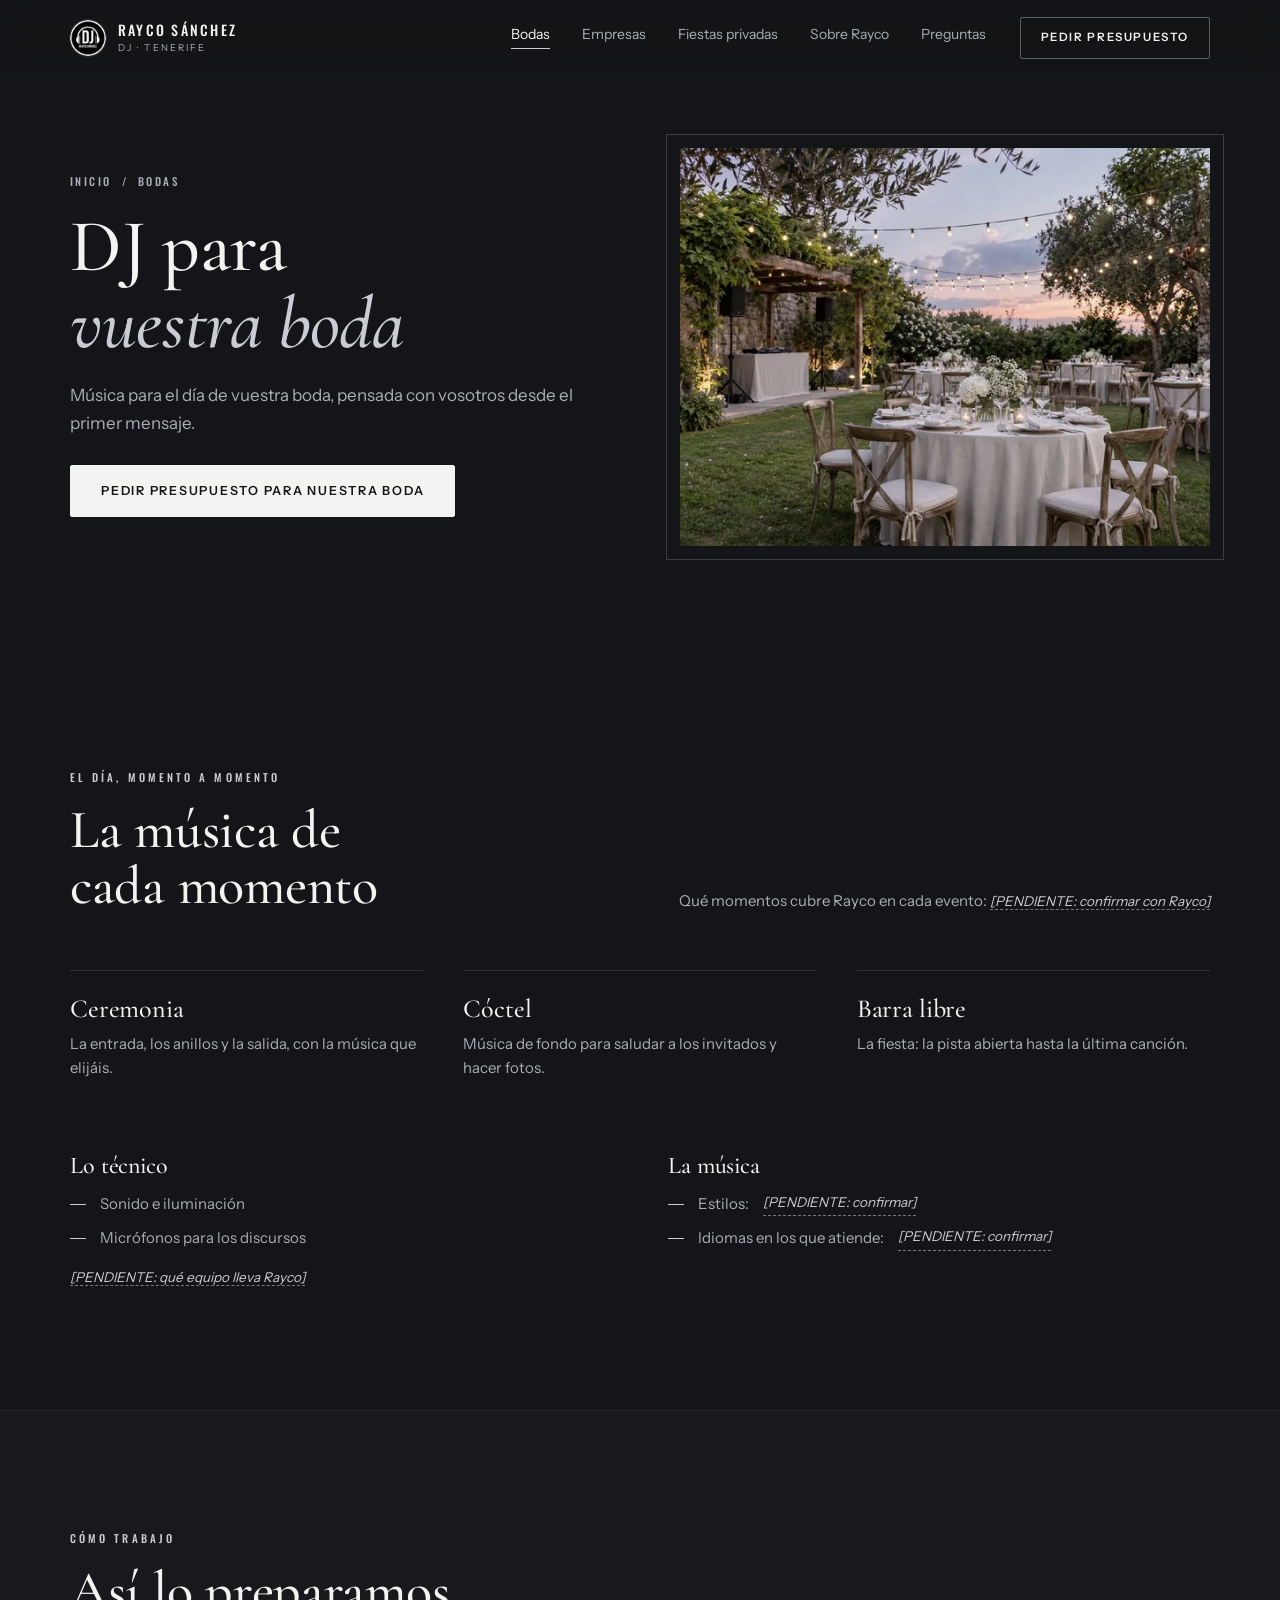
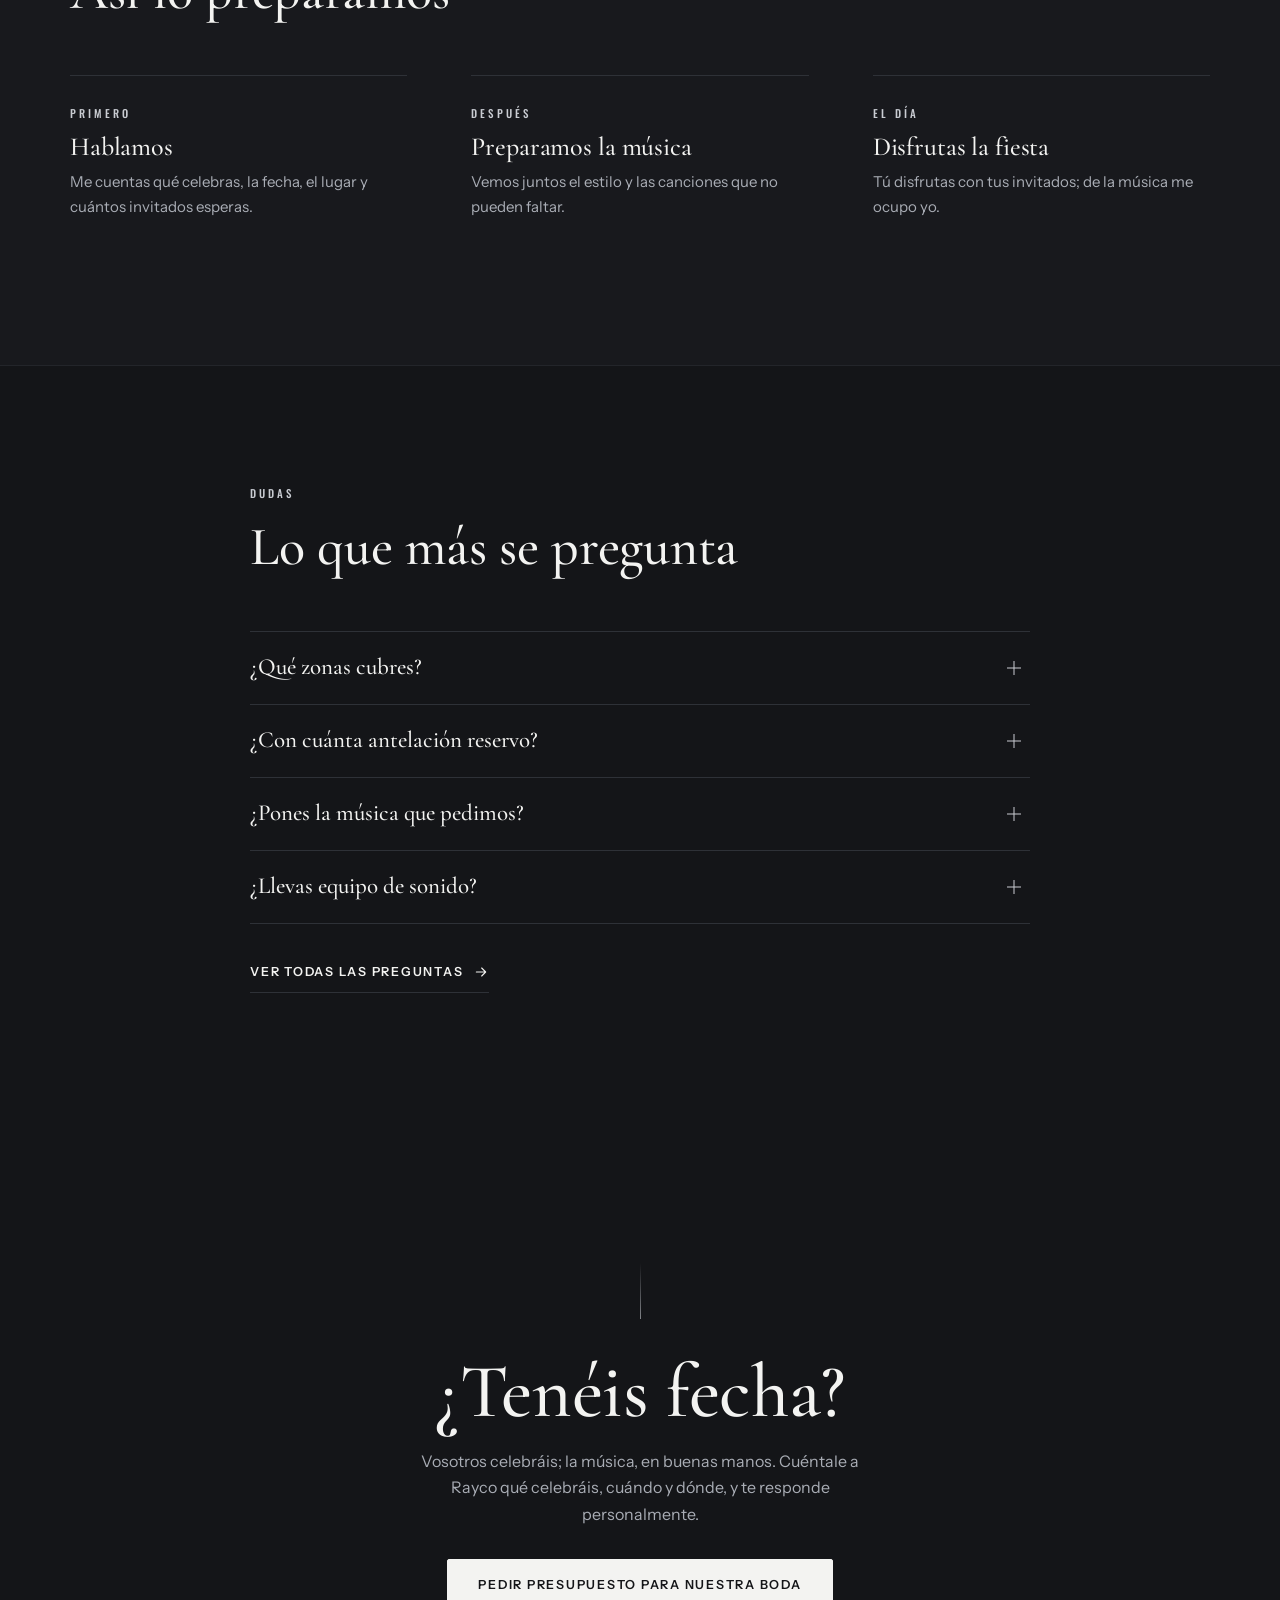
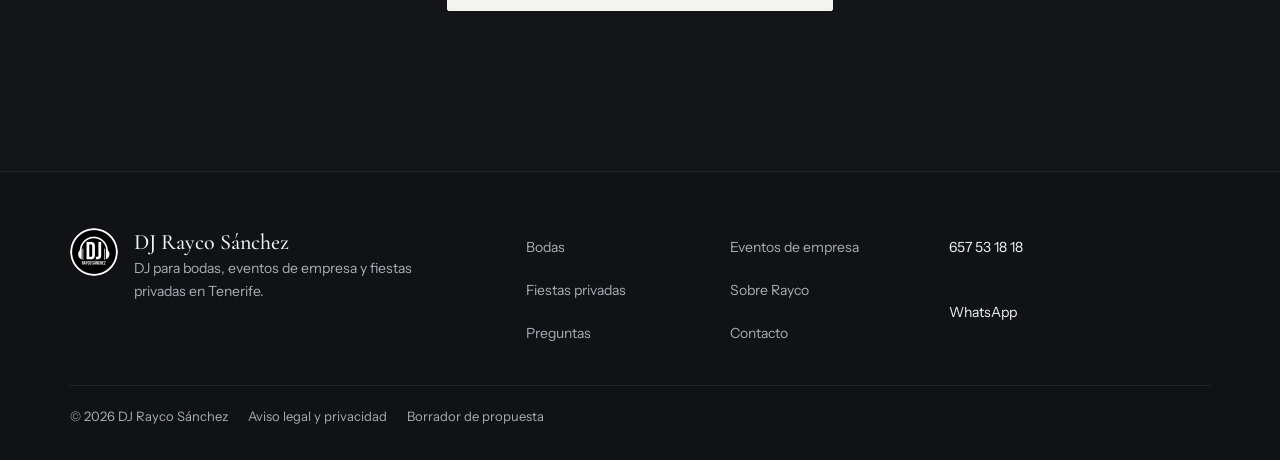
==== bodas/index.html @ 78d3677a "Demo privada de la web de DJ Rayco Sánchez (versión 3, borrador) Co-Authored-By: Claude Opus 5.5 <no" ====
<!doctype html>
<html lang="es">
<head>
<meta charset="utf-8">
<meta name="viewport" content="width=device-width, initial-scale=1, viewport-fit=cover">
<meta name="robots" content="noindex, nofollow">
<title>DJ para bodas · DJ Rayco Sánchez</title>
<meta name="description" content="DJ para bodas: Rayco Sánchez prepara la música de tu boda contigo. Pide presupuesto o llama al 657 53 18 18.">
<link rel="canonical" href="https://DOMINIO-PENDIENTE/bodas/">
<meta name="theme-color" content="#141518">
<meta property="og:type" content="website">
<meta property="og:locale" content="es_ES">
<meta property="og:site_name" content="DJ Rayco Sánchez">
<meta property="og:title" content="DJ para bodas · DJ Rayco Sánchez">
<meta property="og:description" content="DJ para bodas: Rayco Sánchez prepara la música de tu boda contigo. Pide presupuesto o llama al 657 53 18 18.">
<meta property="og:url" content="https://DOMINIO-PENDIENTE/bodas/">
<meta property="og:image" content="https://DOMINIO-PENDIENTE/img/og-rayco.jpg">
<meta property="og:image:width" content="1200"><meta property="og:image:height" content="630">
<meta name="twitter:card" content="summary_large_image">
<link rel="icon" type="image/png" sizes="32x32" href="../img/favicon-32.png">
<link rel="apple-touch-icon" href="../img/apple-touch-icon.png">
<link rel="preload" href="../fuentes/cormorant-garamond-latin-500-normal.woff2" as="font" type="font/woff2" crossorigin>
<link rel="stylesheet" href="../css/estilo.css">
<script type="application/ld+json">{"@context": "https://schema.org", "@type": "Service", "serviceType": "DJ para vuestra boda", "name": "DJ para vuestra boda", "provider": {"@type": "Person", "name": "DJ Rayco Sánchez", "jobTitle": "DJ", "telephone": "+34657531818", "url": "https://DOMINIO-PENDIENTE/", "image": "https://DOMINIO-PENDIENTE/img/rayco-portada-720.webp"}, "url": "https://DOMINIO-PENDIENTE/bodas/"}</script>
</head>
<body>
<a class="saltar" href="#contenido">Saltar al contenido</a>
<header class="cabecera">
  <div class="envoltura">
    <a class="marca" href="../" aria-label="DJ Rayco Sánchez, inicio"><img src="../img/logo-96.webp" width="36" height="36" alt=""><span>Rayco Sánchez<small>DJ · Tenerife</small></span></a>
    <nav class="menu" aria-label="Principal"><ul><li><a href="../bodas/" aria-current="page">Bodas</a></li><li><a href="../empresas/">Empresas</a></li><li><a href="../fiestas/">Fiestas privadas</a></li><li><a href="../sobre-rayco/">Sobre Rayco</a></li><li><a href="../preguntas/">Preguntas</a></li></ul></nav>
    <a class="boton fino cab-presupuesto" href="../contacto/">Pedir presupuesto</a>
    <button class="abrir-menu" type="button" aria-expanded="false" aria-controls="menu-movil"><span>Menú</span><i aria-hidden="true"></i></button>
  </div>
</header>
<div class="menu-movil" id="menu-movil" role="dialog" aria-modal="true" aria-label="Menú" aria-hidden="true" inert>
  <div class="arriba"><a class="marca" href="../" aria-label="DJ Rayco Sánchez, inicio"><img src="../img/logo-96.webp" width="36" height="36" alt=""><span>Rayco Sánchez<small>DJ · Tenerife</small></span></a><button class="cerrar" type="button" aria-label="Cerrar menú"><svg viewBox="0 0 24 24" fill="none" stroke="currentColor" stroke-width="1.8" stroke-linecap="round" stroke-linejoin="round" aria-hidden="true"><path d="M6 6l12 12M18 6L6 18"/></svg></button></div>
  <nav aria-label="Menú del móvil"><ul><li><a href=".././">Inicio</a></li><li><a href="../bodas/" aria-current="page">Bodas</a></li><li><a href="../empresas/">Eventos de empresa</a></li><li><a href="../fiestas/">Fiestas privadas</a></li><li><a href="../sobre-rayco/">Sobre Rayco</a></li><li><a href="../preguntas/">Preguntas</a></li><li><a href="../contacto/">Contacto</a></li></ul></nav>
  <div class="pie-menu">
    <a class="boton principal" href="../contacto/">Pedir presupuesto</a>
    <p>o llama al <a href="tel:+34657531818">657 53 18 18</a></p>
  </div>
</div>
<main id="contenido">
<section class="cab-pagina con-imagen" aria-labelledby="t-pagina">
  <div class="envoltura">
    <div class="cab-texto">
      <nav class="miga" aria-label="Estás en"><a href="../">Inicio</a><span aria-hidden="true">/</span><span>Bodas</span></nav>
      <h1 id="t-pagina">DJ para <em>vuestra boda</em></h1>
      <p class="entradilla">Música para el día de vuestra boda, pensada con vosotros desde el primer mensaje.</p>
      <a class="boton principal" href="../contacto/?tipo=boda" data-cta>Pedir presupuesto para nuestra boda</a>
    </div>
    <figure class="imagen-cab"><img src="../img/bodas-portada-600.webp" srcset="../img/bodas-portada-600.webp 600w, ../img/bodas-portada.webp 1200w" sizes="(min-width:1000px) 560px, 100vw" width="1200" height="900" alt="Jardín preparado para una boda al atardecer, con mesas y guirnaldas de luces" fetchpriority="high"></figure>
  </div>
</section>

<section class="seccion" aria-labelledby="t-momentos">
  <div class="envoltura">
    <div class="titulo-seccion"><p class="ante">El día, momento a momento</p><h2 id="t-momentos">La música de cada momento</h2><p class="nota">Qué momentos cubre Rayco en cada evento: <span class="pend">[PENDIENTE: confirmar con Rayco]</span></p></div>
    <ol class="momentos"><li class="aparece" style="--i:0"><h3>Ceremonia</h3><p>La entrada, los anillos y la salida, con la música que elijáis.</p></li><li class="aparece" style="--i:1"><h3>Cóctel</h3><p>Música de fondo para saludar a los invitados y hacer fotos.</p></li><li class="aparece" style="--i:2"><h3>Barra libre</h3><p>La fiesta: la pista abierta hasta la última canción.</p></li></ol>
    <div class="detalles">
      <div><h3>Lo técnico</h3><ul class="lista"><li>Sonido e iluminación</li><li>Micrófonos para los discursos</li></ul><p class="nota"><span class="pend">[PENDIENTE: qué equipo lleva Rayco]</span></p></div>
      <div><h3>La música</h3><ul class="lista"><li>Estilos: <span class="pend">[PENDIENTE: confirmar]</span></li><li>Idiomas en los que atiende: <span class="pend">[PENDIENTE: confirmar]</span></li></ul></div>
    </div>
  </div>
</section>

<section class="seccion tono" aria-labelledby="t-como">
  <div class="envoltura">
    <div class="titulo-seccion"><p class="ante">Cómo trabajo</p><h2 id="t-como">Así lo preparamos</h2></div>
    <ol class="pasos"><li class="aparece" style="--i:0"><span class="cuando">Primero</span><h3>Hablamos</h3><p>Me cuentas qué celebras, la fecha, el lugar y cuántos invitados esperas.</p></li><li class="aparece" style="--i:1"><span class="cuando">Después</span><h3>Preparamos la música</h3><p>Vemos juntos el estilo y las canciones que no pueden faltar.</p></li><li class="aparece" style="--i:2"><span class="cuando">El día</span><h3>Disfrutas la fiesta</h3><p>Tú disfrutas con tus invitados; de la música me ocupo yo.</p></li></ol>
  </div>
</section>

<section class="seccion" aria-labelledby="t-dudas">
  <div class="envoltura estrecha">
    <div class="titulo-seccion"><p class="ante">Dudas</p><h2 id="t-dudas">Lo que más se pregunta</h2></div>
    <div class="preguntas"><details><summary>¿Qué zonas cubres?<i aria-hidden="true"></i></summary><div class="respuesta"><p>Trabajo en Tenerife. <span class="pend">[PENDIENTE: zonas o municipios de la isla que cubre]</span></p></div></details><details><summary>¿Con cuánta antelación reservo?<i aria-hidden="true"></i></summary><div class="respuesta"><p><span class="pend">[PENDIENTE: antelación recomendada]</span></p></div></details><details><summary>¿Pones la música que pedimos?<i aria-hidden="true"></i></summary><div class="respuesta"><p>Preparamos la música juntos antes del evento. <span class="pend">[PENDIENTE: cómo trabaja las peticiones de canciones]</span></p></div></details><details><summary>¿Llevas equipo de sonido?<i aria-hidden="true"></i></summary><div class="respuesta"><p><span class="pend">[PENDIENTE: qué equipo lleva: sonido, iluminación, micrófonos]</span></p></div></details></div>
    <a class="enlace" href="../preguntas/">Ver todas las preguntas <svg viewBox="0 0 24 24" fill="none" stroke="currentColor" stroke-width="1.6" stroke-linecap="round" stroke-linejoin="round" aria-hidden="true"><path d="M5 12h14M13 6l6 6-6 6"/></svg></a>
  </div>
</section>

<section class="final" aria-labelledby="final-t">
  <div class="envoltura">
    <span class="adorno" aria-hidden="true"></span>
    <h2 id="final-t">¿Tenéis fecha?</h2>
    <p>Vosotros celebráis; la música, en buenas manos. Cuéntale a Rayco qué celebráis, cuándo y dónde, y te responde personalmente.</p>
    <a class="boton principal" href="../contacto/?tipo=boda" data-cta>Pedir presupuesto para nuestra boda</a>
  </div>
</section>
</main>
<footer class="pie">
  <div class="envoltura">
    <div class="pie-marca">
      <img src="../img/logo-96.webp" width="48" height="48" alt="Logo de DJ Rayco Sánchez" loading="lazy">
      <p><strong>DJ Rayco Sánchez</strong><br>DJ para bodas, eventos de empresa y fiestas privadas en Tenerife.</p>
    </div>
    <nav aria-label="Pie"><ul><li><a href="../bodas/">Bodas</a></li><li><a href="../empresas/">Eventos de empresa</a></li><li><a href="../fiestas/">Fiestas privadas</a></li><li><a href="../sobre-rayco/">Sobre Rayco</a></li><li><a href="../preguntas/">Preguntas</a></li><li><a href="../contacto/">Contacto</a></li></ul></nav>
    <ul class="pie-contacto">
      <li><a href="tel:+34657531818">657 53 18 18</a></li>
      <li><a href="https://wa.me/34657531818?text=Hola%2C%20Rayco.%20Quiero%20pedir%20presupuesto%20para%20mi%20evento." target="_blank" rel="noopener">WhatsApp</a></li>
    </ul>
    <div class="legal"><span>© 2026 DJ Rayco Sánchez</span><a href="../legal/">Aviso legal y privacidad</a><span>Borrador de propuesta</span></div>
  </div>
</footer>
<aside class="accion-fija" aria-label="Contactar con Rayco">
  <a class="presu" href="../contacto/">Pedir presupuesto</a>
  <a class="tel" href="tel:+34657531818" aria-label="Llamar a Rayco al 657 53 18 18"><svg viewBox="0 0 24 24" fill="none" stroke="currentColor" stroke-width="1.6" stroke-linecap="round" stroke-linejoin="round" aria-hidden="true"><path d="M5 4h4l2 5-2.5 1.5a11 11 0 0 0 5 5L15 13l5 2v4a2 2 0 0 1-2 2A16 16 0 0 1 3 6a2 2 0 0 1 2-2"/></svg></a>
</aside>
<script src="../js/web.js" defer></script>
</body>
</html>
---- css/estilo.css ----
/* DJ Rayco Sánchez · borrador de propuesta (versión 3)
   Elegante y sencilla: grafito con capas, blanco y plata. Titulares con serif fina, textos limpios.
   Un solo gesto de marca: el arco que enmarca la foto de Rayco en la portada. */

@font-face{font-family:"Cormorant Garamond";src:url("../fuentes/cormorant-garamond-latin-500-normal.woff2") format("woff2");font-weight:500;font-style:normal;font-display:swap}
@font-face{font-family:"Cormorant Garamond";src:url("../fuentes/cormorant-garamond-latin-500-italic.woff2") format("woff2");font-weight:500;font-style:italic;font-display:swap}
@font-face{font-family:"Oswald";src:url("../fuentes/oswald-latin-500-normal.woff2") format("woff2");font-weight:500;font-display:swap}
@font-face{font-family:"Instrument Sans";src:url("../fuentes/instrument-sans-latin-400-normal.woff2") format("woff2");font-weight:400;font-display:swap}
@font-face{font-family:"Instrument Sans";src:url("../fuentes/instrument-sans-latin-600-normal.woff2") format("woff2");font-weight:600;font-display:swap}

:root{
  --fondo:#141518;        /* grafito: oscuro, pero no negro puro */
  --fondo2:#18191d;
  --capa:#1e2024;
  --linea:#2e3137;
  --linea-suave:#23252a;
  --blanco:#f3f3f1;
  --gris:#a9adb5;
  --plata:#c9ccd2;
  --serif:"Cormorant Garamond","Iowan Old Style","Times New Roman",serif;
  --etiqueta:"Oswald","Arial Narrow",sans-serif;
  --texto:"Instrument Sans",system-ui,-apple-system,"Segoe UI",sans-serif;
  --ancho:1180px;
  --cab:64px;
  --sale:cubic-bezier(.23,1,.32,1);
  color-scheme:dark;
}

*,*::before,*::after{box-sizing:border-box}
html{-webkit-text-size-adjust:100%;scroll-padding-top:calc(var(--cab) + 16px)}
body{margin:0;background:var(--fondo);color:var(--blanco);font:400 16px/1.65 var(--texto);overflow-x:hidden;-webkit-tap-highlight-color:transparent;
  padding-bottom:calc(84px + env(safe-area-inset-bottom))}
img{max-width:100%;height:auto;display:block}
a{color:inherit}
:focus-visible{outline:1.5px solid var(--blanco);outline-offset:3px;border-radius:2px}
.oculto{position:absolute!important;width:1px;height:1px;overflow:hidden;clip:rect(0 0 0 0);white-space:nowrap}
.saltar{position:absolute;left:12px;top:-60px;z-index:100;background:var(--blanco);color:#111;padding:10px 14px;font-weight:600;text-decoration:none}
.saltar:focus{top:12px}
.envoltura{width:100%;max-width:var(--ancho);margin:0 auto;padding-left:max(20px,env(safe-area-inset-left,0px));padding-right:max(20px,env(safe-area-inset-right,0px))}
.envoltura.estrecha{max-width:820px}

/* Lo que falta confirmar: discreto pero visible */
.pend{color:var(--plata);border-bottom:1px dashed rgba(201,204,210,.55);font:italic 400 .9em/1.5 var(--texto);letter-spacing:0;text-transform:none}

/* Tipografía */
h1,h2,h3{font-family:var(--serif);font-weight:500;line-height:1.04;letter-spacing:-.005em;margin:0;text-wrap:balance}
h1{font-size:clamp(38px,10.4vw,74px)}
h2{font-size:clamp(34px,7.6vw,54px)}
h3{font-size:26px;line-height:1.1}
em{font-style:italic;color:var(--plata)}
p{margin:0 0 1em}
.ante{font:500 11px/1.3 var(--etiqueta);letter-spacing:.28em;text-transform:uppercase;color:var(--plata);margin:0 0 18px}
.entradilla{color:var(--gris);font-size:17px;max-width:46ch}
.nota{color:var(--gris);font-size:15px;max-width:56ch;margin:14px 0 0}

/* Botones: rectos, finos y formales */
.botones{display:flex;flex-wrap:wrap;gap:12px}
.boton{display:inline-flex;align-items:center;justify-content:center;gap:10px;min-height:52px;padding:0 30px;border-radius:2px;white-space:nowrap;cursor:pointer;
  font:600 12.5px/1 var(--texto);letter-spacing:.14em;text-transform:uppercase;text-decoration:none;
  border:1px solid rgba(201,204,210,.4);background:transparent;color:var(--blanco);
  transition:transform 160ms ease-out,background-color 200ms ease,border-color 200ms ease,color 200ms ease}
.boton:active{transform:scale(.97)}
.boton svg{width:17px;height:17px;flex:none}
.boton.principal{background:var(--blanco);border-color:var(--blanco);color:#141518}
.boton.fino{min-height:42px;padding:0 20px;font-size:11.5px}
.enlace{display:inline-flex;align-items:center;gap:10px;margin-top:28px;padding:12px 0;font:600 12.5px/1 var(--texto);letter-spacing:.14em;text-transform:uppercase;text-decoration:none;color:var(--blanco);border-bottom:1px solid var(--linea)}
.enlace svg{width:16px;height:16px;transition:transform 200ms var(--sale)}
@media (hover:hover) and (pointer:fine){
  .boton:hover{border-color:var(--blanco);background:rgba(243,243,241,.06)}
  .boton.principal:hover{background:#fff;color:#000}
  .enlace:hover{border-color:var(--plata)}
  .enlace:hover svg{transform:translateX(4px)}
}

/* Cabecera */
.cabecera{position:fixed;top:0;left:0;right:0;z-index:40;height:var(--cab);background:rgba(20,21,24,.9);backdrop-filter:blur(14px);-webkit-backdrop-filter:blur(14px);
  border-bottom:1px solid transparent;transition:border-color 250ms ease}
.cabecera.solida{border-bottom-color:var(--linea-suave)}
.cabecera .envoltura{height:100%;display:flex;align-items:center;justify-content:space-between;gap:20px}
.marca{display:flex;align-items:center;gap:12px;min-height:44px;text-decoration:none}
.marca img{width:36px;height:36px;border-radius:50%;box-shadow:0 0 0 1px rgba(255,255,255,.1)}
.marca span{font:500 14px/1.05 var(--etiqueta);letter-spacing:.16em;text-transform:uppercase}
.marca small{display:block;font:500 9.5px/1 var(--texto);letter-spacing:.22em;color:var(--gris);margin-top:5px}
.menu,.cab-presupuesto{display:none}
.abrir-menu{display:inline-flex;align-items:center;gap:12px;min-height:44px;padding:0 2px 0 8px;background:none;border:0;color:var(--blanco);cursor:pointer;
  font:500 11px/1 var(--etiqueta);letter-spacing:.24em;text-transform:uppercase}
.abrir-menu i{display:grid;gap:6px;width:22px}
.abrir-menu i::before,.abrir-menu i::after{content:"";display:block;height:1px;background:currentColor}
.abrir-menu i::after{width:14px;justify-self:end}

/* Menú del móvil */
.menu-movil{position:fixed;inset:0;z-index:60;background:var(--fondo);display:flex;flex-direction:column;padding:10px 20px calc(28px + env(safe-area-inset-bottom));overflow-y:auto;
  opacity:0;visibility:hidden;transition:opacity 200ms ease,visibility 0s linear 200ms}
.menu-movil.abierta{opacity:1;visibility:visible;transition:opacity 220ms ease,visibility 0s}
.menu-movil .arriba{display:flex;justify-content:space-between;align-items:center;min-height:44px;margin-bottom:28px}
.menu-movil .cerrar{display:grid;place-items:center;width:44px;height:44px;background:none;border:0;color:var(--blanco);cursor:pointer;padding:0}
.menu-movil .cerrar svg{width:22px;height:22px}
.menu-movil ul{list-style:none;margin:0;padding:0}
.menu-movil li a{display:block;padding:13px 0;border-bottom:1px solid var(--linea-suave);text-decoration:none;font:500 28px/1.1 var(--serif)}
.menu-movil li a[aria-current="page"]{color:var(--plata);font-style:italic}
.menu-movil .pie-menu{margin-top:auto;padding-top:28px;display:grid;gap:14px;text-align:center}
.menu-movil .pie-menu .boton{width:100%}
.menu-movil .pie-menu p{margin:0;color:var(--gris);font-size:14px}
.menu-movil .pie-menu p a{color:var(--blanco);text-underline-offset:3px}

/* Portada: la foto de Rayco dentro de un arco */
.portada{padding:calc(var(--cab) + 16px) 0 56px}
.portada .envoltura{display:grid;justify-items:center;text-align:center;gap:22px}
.arco{position:relative;margin:0;width:min(76vw,340px,40svh);aspect-ratio:1/1.02}
.arco::before{content:"";position:absolute;inset:-9px -9px 18% -9px;border:1px solid rgba(201,204,210,.32);border-bottom:0;border-radius:1000px 1000px 0 0}
.arco picture{position:absolute;inset:0;overflow:hidden;border-radius:1000px 1000px 0 0;background:var(--capa)}
.arco img{width:100%;height:100%;object-fit:cover;object-position:50% 36%;filter:saturate(.72) contrast(1.04) brightness(.96)}
.arco picture::after{content:"";position:absolute;inset:0;background:linear-gradient(180deg,rgba(20,21,24,0) 58%,rgba(20,21,24,.7) 84%,var(--fondo) 100%)}
.portada h1{font-size:clamp(36px,9.6vw,72px);max-width:13ch;margin:0 auto 14px}
.portada .ante{margin-bottom:14px}
.portada .entradilla{margin:0 auto 20px;max-width:32ch;font-size:16px}

/* Frase de presentación */
.presentacion{padding:24px 0 72px}
.frase{font:500 clamp(27px,6.6vw,44px)/1.22 var(--serif);text-align:center;max-width:30ch;margin:0 auto;text-wrap:balance;color:var(--blanco)}
.frase::before{content:"";display:block;width:1px;height:48px;background:linear-gradient(var(--plata),transparent);margin:0 auto 32px;opacity:.6}

/* Carnaval: el lema, con la cifra grande en plata */
.carnaval{padding:72px 0;border-top:1px solid var(--linea-suave)}
.carnaval .envoltura{display:grid;gap:8px}
.cifra{font:500 132px/.8 var(--serif);margin:0;background:linear-gradient(180deg,#ffffff 0%,#c9ccd2 55%,#7d828b 100%);-webkit-background-clip:text;background-clip:text;color:transparent}
.carnaval h2{margin-bottom:18px}

/* Secciones */
.seccion{padding:72px 0}
.seccion.tono{background:var(--fondo2);border-top:1px solid var(--linea-suave);border-bottom:1px solid var(--linea-suave)}
.titulo-seccion{margin-bottom:36px}

/* Celebraciones: lista elegante, sin fotos (cada imagen vive en su página) */
.celebraciones{list-style:none;margin:0;padding:0;border-top:1px solid var(--linea)}
.celebraciones li{border-bottom:1px solid var(--linea)}
.celebraciones a{display:grid;grid-template-columns:1fr 44px;gap:6px 16px;align-items:center;padding:24px 0;text-decoration:none}
.celebraciones .nombre{font:500 34px/1.05 var(--serif);transition:color 220ms ease,transform 300ms var(--sale)}
.celebraciones .desc{grid-column:1;color:var(--gris);font-size:15px;max-width:44ch}
.celebraciones .ir{grid-column:2;grid-row:1/span 2;width:44px;height:44px;border:1px solid var(--linea);border-radius:50%;display:grid;place-items:center;transition:background-color 220ms ease,border-color 220ms ease,color 220ms ease}
.celebraciones .ir svg{width:17px;height:17px}
@media (hover:hover) and (pointer:fine){
  .celebraciones a:hover .nombre{color:var(--plata);transform:translateX(6px)}
  .celebraciones a:hover .ir{background:var(--blanco);border-color:var(--blanco);color:#141518}
}

/* Pasos */
.pasos{list-style:none;margin:0;padding:0;display:grid}
.pasos li{padding:26px 0;border-top:1px solid var(--linea)}
.pasos li:last-child{border-bottom:1px solid var(--linea)}
.cuando{display:block;font:500 11px/1 var(--etiqueta);letter-spacing:.28em;text-transform:uppercase;color:var(--plata);margin-bottom:14px}
.pasos h3{margin-bottom:8px}
.pasos p{color:var(--gris);margin:0;font-size:15px;max-width:36ch}

/* Sobre Rayco (resumen en Inicio) */
.sobre-corto{display:grid;gap:30px}
.logo-grande{width:112px;height:112px;border-radius:50%;box-shadow:0 0 0 1px var(--linea),0 0 0 10px var(--fondo),0 0 0 11px var(--linea-suave)}
.sobre-corto h2{margin-bottom:16px}
.donde{margin:24px 0 0;padding-left:18px;border-left:1px solid var(--plata);color:var(--gris);font-size:15px;max-width:52ch}
.donde strong{display:block;color:var(--blanco);font-weight:600;margin-bottom:2px}
.cab-pagina .donde{margin:0 0 28px}

/* Preguntas */
.preguntas{border-top:1px solid var(--linea)}
.preguntas details{border-bottom:1px solid var(--linea)}
.preguntas summary{list-style:none;cursor:pointer;display:flex;justify-content:space-between;gap:18px;align-items:center;padding:20px 0;font:500 23px/1.2 var(--serif)}
.preguntas summary::-webkit-details-marker{display:none}
.preguntas summary i{flex:none;width:32px;height:32px;position:relative;transition:transform 220ms var(--sale)}
.preguntas summary i::before,.preguntas summary i::after{content:"";position:absolute;left:50%;top:50%;width:14px;height:1px;background:var(--plata);transform:translate(-50%,-50%)}
.preguntas summary i::after{transform:translate(-50%,-50%) rotate(90deg)}
.preguntas details[open] summary i{transform:rotate(45deg)}
.preguntas .respuesta{padding:0 0 22px;color:var(--gris);max-width:62ch}
.preguntas .respuesta p:last-child{margin:0}

/* Llamada final: solo letra, sin foto */
.final{padding:96px 0 104px;text-align:center}
.final .adorno{display:block;width:1px;height:56px;background:linear-gradient(transparent,var(--plata));margin:0 auto 34px;opacity:.6}
.final h2{font-size:clamp(42px,10vw,76px);margin-bottom:16px}
.final p{color:var(--gris);max-width:40ch;margin:0 auto 32px}

/* Cabecera de páginas interiores */
.cab-pagina{padding:calc(var(--cab) + 36px) 0 56px}
.cab-pagina .envoltura{display:grid;gap:40px;align-items:center}
.miga{display:flex;gap:10px;font:500 11px/1 var(--etiqueta);letter-spacing:.22em;text-transform:uppercase;color:var(--gris);margin-bottom:22px}
.miga a{text-decoration:none;padding:16px 0;margin:-16px 0}
.cab-pagina h1{margin-bottom:18px}
.cab-pagina .entradilla{margin-bottom:28px}
.imagen-cab{position:relative;margin:0 calc(-1 * max(20px,env(safe-area-inset-left,0px)));aspect-ratio:4/3;background:var(--capa)}
.imagen-cab img{width:100%;height:100%;object-fit:cover;object-position:50% 55%;filter:saturate(.8)}

/* Momentos del día */
.momentos{list-style:none;margin:0;padding:0;display:grid}
.momentos li{padding:24px 0;border-top:1px solid var(--linea)}
.momentos li:last-child{border-bottom:1px solid var(--linea)}
.momentos h3{margin-bottom:8px}
.momentos p{color:var(--gris);margin:0;font-size:15px;max-width:38ch}
.detalles{display:grid;gap:32px;margin-top:48px}
.detalles h3{font-size:24px;margin-bottom:12px}
.lista{list-style:none;margin:0;padding:0;display:grid;gap:10px}
.lista li{display:flex;gap:14px;color:var(--gris);font-size:15px}
.lista li::before{content:"";flex:none;width:16px;height:1px;margin-top:12px;background:var(--plata)}

/* Contacto */
.contacto{display:grid;gap:32px;padding-top:8px;padding-bottom:72px}
.form{display:grid;gap:20px}
.campo{display:grid;gap:8px}
.campo label,.campo legend{font:500 11px/1.2 var(--etiqueta);letter-spacing:.2em;text-transform:uppercase;color:var(--plata)}
.campo small{color:var(--gris);font:400 12px var(--texto);letter-spacing:0;text-transform:none}
.campo input,.campo textarea{width:100%;min-height:52px;background:var(--capa);border:1px solid var(--linea);border-radius:2px;color:var(--blanco);font:400 16px/1.4 var(--texto);padding:13px 14px;transition:border-color 200ms ease}
.campo textarea{min-height:120px;resize:vertical}
.campo input:focus,.campo textarea:focus{outline:none;border-color:var(--plata)}
.campo input::-webkit-calendar-picker-indicator{filter:invert(1);opacity:.7}
.dos{display:grid;gap:20px}
fieldset{border:0;margin:0;padding:0;min-width:0}
.chips{display:flex;flex-wrap:wrap;gap:8px;margin-top:6px}
.chips label{position:relative}
.chips input{position:absolute;opacity:0;inset:0;margin:0;cursor:pointer}
.chips span{display:inline-flex;align-items:center;min-height:44px;padding:0 16px;border-radius:2px;border:1px solid var(--linea);background:var(--capa);font:500 14px/1 var(--texto);transition:background-color 200ms ease,border-color 200ms ease,color 200ms ease,transform 160ms ease-out}
.chips input:checked+span{background:var(--blanco);border-color:var(--blanco);color:#141518;font-weight:600}
.chips input:focus-visible+span{outline:1.5px solid var(--blanco);outline-offset:3px}
.chips label:active span{transform:scale(.97)}
.acepto{display:flex;gap:12px;align-items:flex-start;font-size:14px;color:var(--gris)}
.acepto input{width:20px;height:20px;margin:2px 0 0;accent-color:#e9e9e7;flex:none}
.error{color:#ffa596;font-size:14px;min-height:1em;margin:0}
.form .botones .boton{width:100%}
.vista{background:var(--fondo2);border:1px solid var(--linea-suave);padding:24px;align-self:start}
.vista h2{font-size:28px;margin-bottom:6px}
.vista>p{color:var(--gris);font-size:14px}
.burbuja{background:#1d3329;border-radius:14px 14px 3px 14px;padding:14px;font-size:14px;white-space:pre-wrap;color:#eaf3ee;min-height:120px;margin:14px 0 18px}
.despues{margin:0;padding-left:20px;display:grid;gap:8px;color:var(--gris);font-size:14px}
.despues li::marker{color:var(--plata);font-family:var(--serif)}
.hecho{display:none;background:var(--capa);border:1px solid var(--linea);padding:18px;font-size:15px}
.hecho.visible{display:block}
.hecho .botones{margin-top:14px}
.hecho .boton{min-height:44px;padding:0 16px;width:auto!important}

/* Legal */
.texto-legal h2{font-size:32px;margin:40px 0 12px}
.texto-legal h2:first-child{margin-top:0}
.texto-legal p{color:var(--gris)}

/* Pie */
.pie{padding:56px 0 32px;color:var(--gris);font-size:14px;background:#111215;border-top:1px solid var(--linea-suave)}
.pie .envoltura{display:grid;gap:32px}
.pie-marca{display:flex;gap:16px;align-items:flex-start}
.pie-marca img{width:48px;height:48px;border-radius:50%;flex:none}
.pie-marca p{margin:0;max-width:34ch}
.pie-marca strong{color:var(--blanco);font:500 22px/1.3 var(--serif)}
.pie ul{list-style:none;margin:0;padding:0;display:grid;gap:4px}
.pie li a{display:inline-block;padding:8px 0;text-decoration:none}
.pie nav ul{grid-template-columns:1fr 1fr;column-gap:16px}
.pie-contacto a{color:var(--blanco)}
@media (hover:hover) and (pointer:fine){.pie a:hover{color:var(--blanco)}}
.pie .legal{border-top:1px solid var(--linea-suave);padding-top:20px;display:flex;flex-wrap:wrap;gap:6px 20px;font-size:13px}
.pie .legal a{text-decoration:none;padding:8px 0;margin:-8px 0}

/* Móvil: una sola acción discreta abajo. Se esconde cuando ya hay otro botón de presupuesto a la vista. */
.accion-fija{position:fixed;left:max(16px,env(safe-area-inset-left,0px));right:max(16px,env(safe-area-inset-right,0px));bottom:calc(14px + env(safe-area-inset-bottom));z-index:50;
  display:flex;gap:8px;transition:transform 260ms var(--sale),opacity 200ms ease}
.accion-fija a{display:flex;align-items:center;justify-content:center;min-height:52px;text-decoration:none;border-radius:2px;transition:transform 160ms ease-out}
.accion-fija a:active{transform:scale(.97)}
.accion-fija .presu{flex:1;background:var(--blanco);color:#141518;font:600 12.5px/1 var(--texto);letter-spacing:.14em;text-transform:uppercase;box-shadow:0 12px 32px rgba(0,0,0,.5)}
.accion-fija .tel{width:52px;flex:none;background:rgba(20,21,24,.88);backdrop-filter:blur(12px);-webkit-backdrop-filter:blur(12px);border:1px solid var(--linea);color:var(--blanco)}
.accion-fija .tel svg{width:19px;height:19px}
.accion-fija.escondida{transform:translateY(calc(100% + 24px));opacity:0;pointer-events:none}

/* Tableta */
@media (min-width:700px){
  .dos{grid-template-columns:1fr 1fr}
  .pasos{grid-template-columns:repeat(3,1fr);gap:40px}
  .pasos li,.pasos li:last-child{border-bottom:0}
  .momentos{grid-template-columns:repeat(3,1fr);gap:40px}
  .momentos li,.momentos li:last-child{border-bottom:0}
  .detalles{grid-template-columns:1fr 1fr;gap:56px}
  .sobre-corto{grid-template-columns:auto 1fr;gap:56px;align-items:start}
  .logo-grande{width:180px;height:180px}
  .imagen-cab{margin:0}
  .pie .envoltura{grid-template-columns:1.3fr 1.2fr .8fr}
  .pie .legal{grid-column:1/-1}
}

/* Ordenador */
@media (min-width:1000px){
  :root{--cab:76px}
  body{padding-bottom:0}
  .accion-fija{display:none}
  .menu{display:block;margin-left:auto}
  .menu ul{list-style:none;margin:0;padding:0;display:flex;gap:4px}
  .menu a{display:block;padding:12px 14px;text-decoration:none;font:500 14px/1 var(--texto);color:var(--gris);transition:color 200ms ease}
  .menu a[aria-current="page"]{color:var(--blanco)}
  .menu a[aria-current="page"]::after{content:"";display:block;height:1px;background:var(--plata);margin-top:7px}
  .menu a:hover{color:var(--blanco)}
  .cab-presupuesto{display:inline-flex}
  .abrir-menu{display:none}

  .portada{padding:calc(var(--cab) + 48px) 0 96px}
  .portada .envoltura{grid-template-columns:1fr 420px;justify-items:start;text-align:left;gap:96px;align-items:center}
  .portada .portada-texto{order:-1}
  .arco{width:420px;aspect-ratio:4/5}
  .arco::before{inset:-14px -14px 16% -14px}
  .portada h1{margin:0 0 22px;font-size:72px;max-width:12ch}
  .portada .entradilla{margin:0 0 36px;font-size:18px}

  .presentacion{padding:40px 0 120px}
  .carnaval{padding:120px 0}
  .carnaval .envoltura{grid-template-columns:auto 1fr;gap:72px;align-items:center}
  .cifra{font-size:260px}
  .seccion{padding:120px 0}
  .titulo-seccion{display:grid;grid-template-columns:1fr 1fr;column-gap:64px;align-items:end;margin-bottom:56px}
  .titulo-seccion .ante{grid-column:1/-1}
  .titulo-seccion .nota{margin:0;justify-self:end}
  .estrecha .titulo-seccion{display:block}
  .celebraciones a{grid-template-columns:1.1fr 1.3fr 48px;gap:32px;padding:36px 0}
  .celebraciones .nombre{font-size:48px}
  .celebraciones .desc{grid-column:2;grid-row:1}
  .celebraciones .ir{grid-column:3;grid-row:1;width:48px;height:48px}
  .pasos{gap:64px}
  .pasos li{padding-top:32px}
  .final{padding:150px 0 160px}

  .cab-pagina{padding:calc(var(--cab) + 72px) 0 104px}
  .cab-pagina.con-imagen .envoltura{grid-template-columns:1fr 1fr;gap:80px}
  .imagen-cab::before{content:"";position:absolute;inset:-14px;border:1px solid rgba(201,204,210,.22);pointer-events:none}
  .contacto{grid-template-columns:1.3fr .9fr;gap:64px;padding-bottom:120px}
  .form .botones .boton{width:auto}
  .vista{position:sticky;top:calc(var(--cab) + 24px)}
}

/* Movimiento: solo en ordenador y con medida */
@media (min-width:1000px) and (prefers-reduced-motion:no-preference){
  .portada .entra{opacity:0;transform:translateY(14px);animation:entra 800ms var(--sale) forwards;animation-delay:calc(var(--i) * 80ms + 150ms)}
  .portada .arco.entra{transform:none;animation-name:aparece-foto;animation-duration:1200ms}
  @keyframes entra{to{opacity:1;transform:none}}
  @keyframes aparece-foto{from{opacity:0;clip-path:inset(12% 0 0 0)}to{opacity:1;clip-path:inset(0)}}
  .aparece{opacity:0;transform:translateY(14px);transition:opacity 500ms ease,transform 650ms var(--sale);transition-delay:calc(var(--i,0) * 80ms)}
  .aparece.visto{opacity:1;transform:none}
}
@media (prefers-reduced-motion:reduce){
  *,*::before,*::after{animation:none!important;transition-duration:1ms!important;scroll-behavior:auto!important}
}
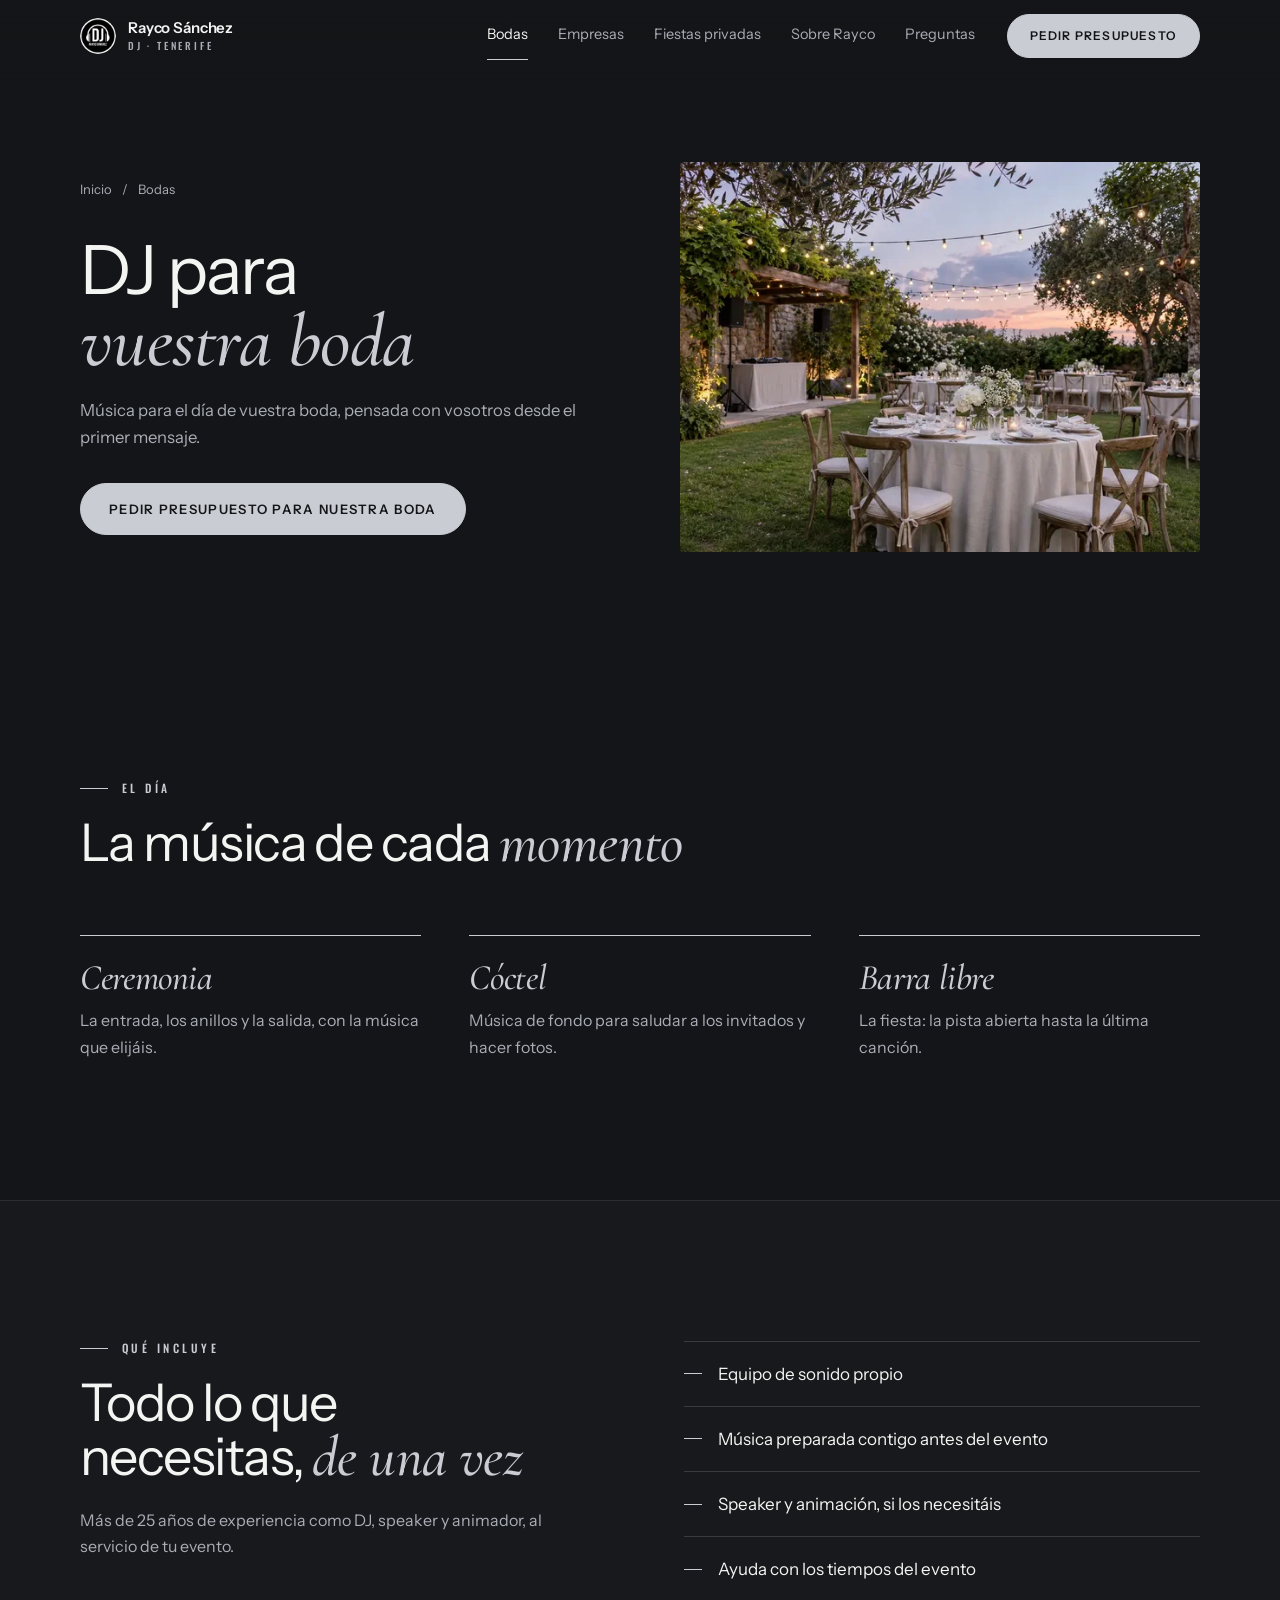
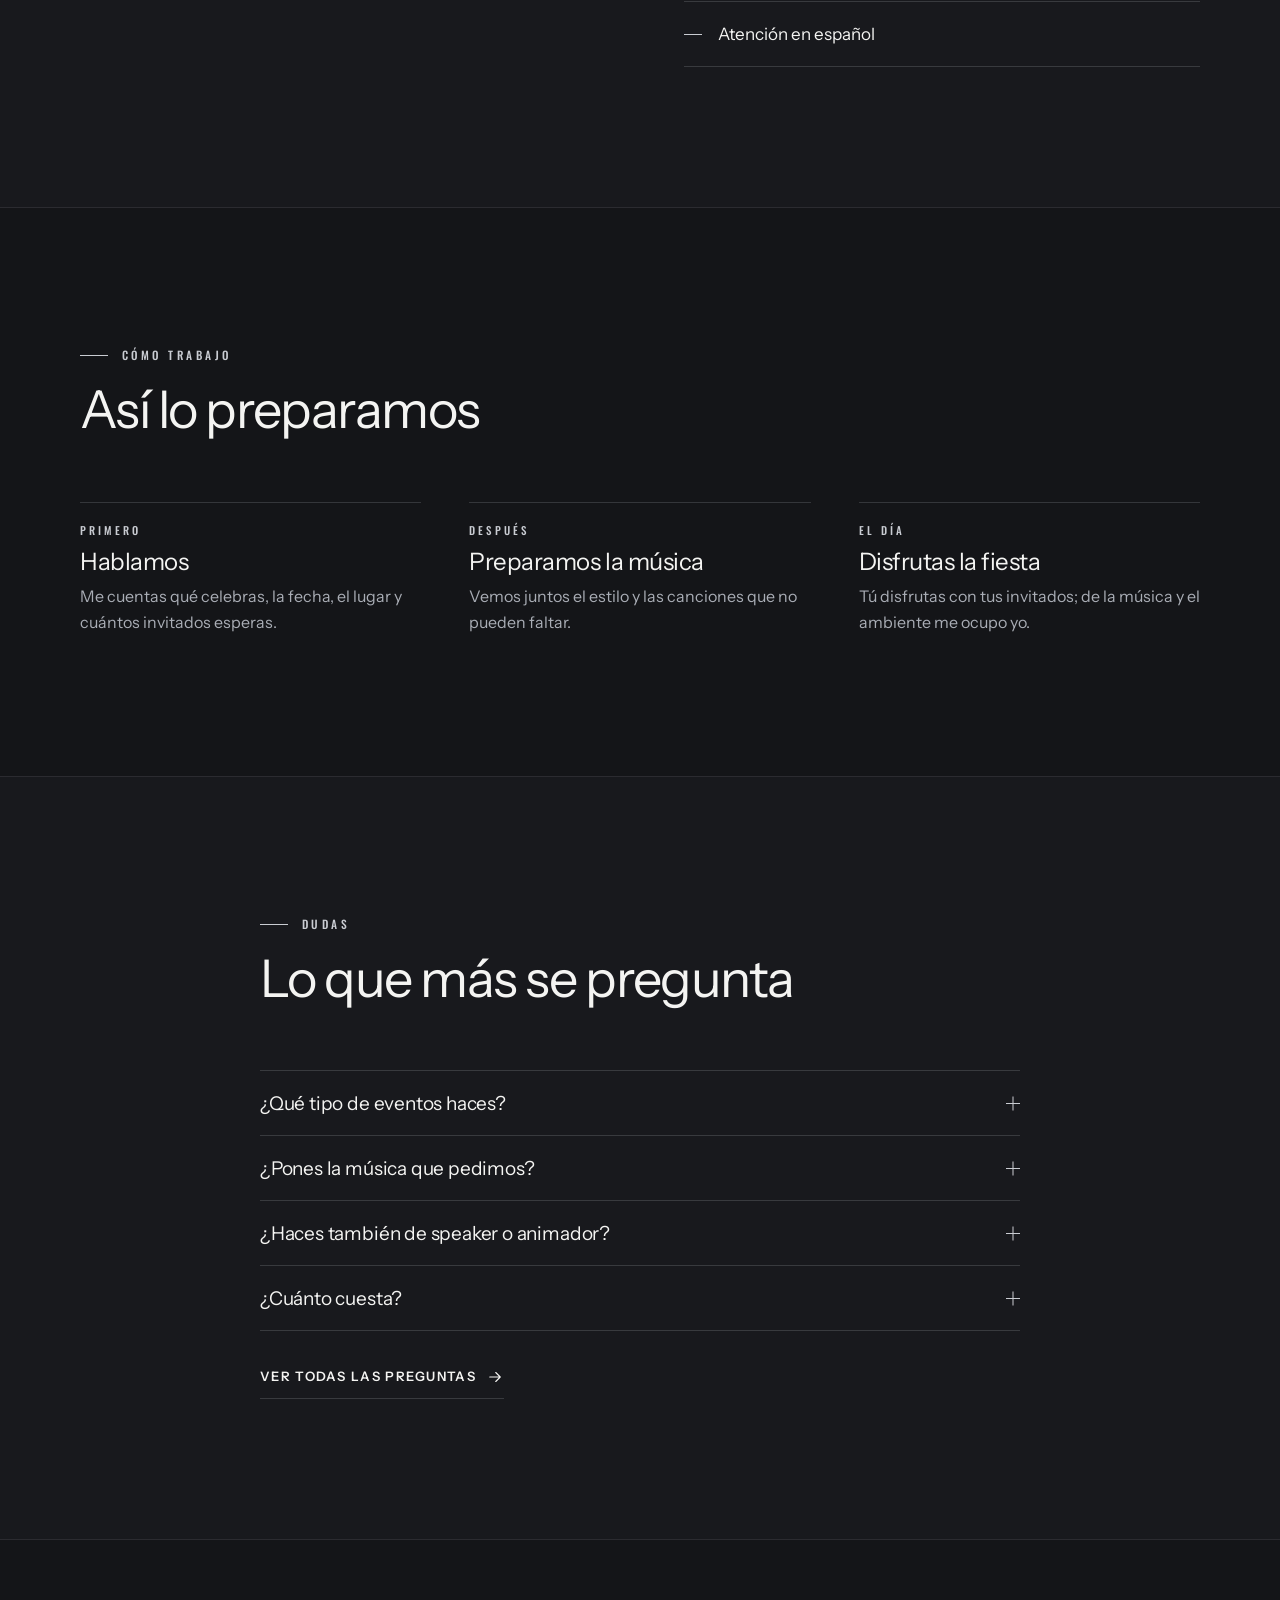
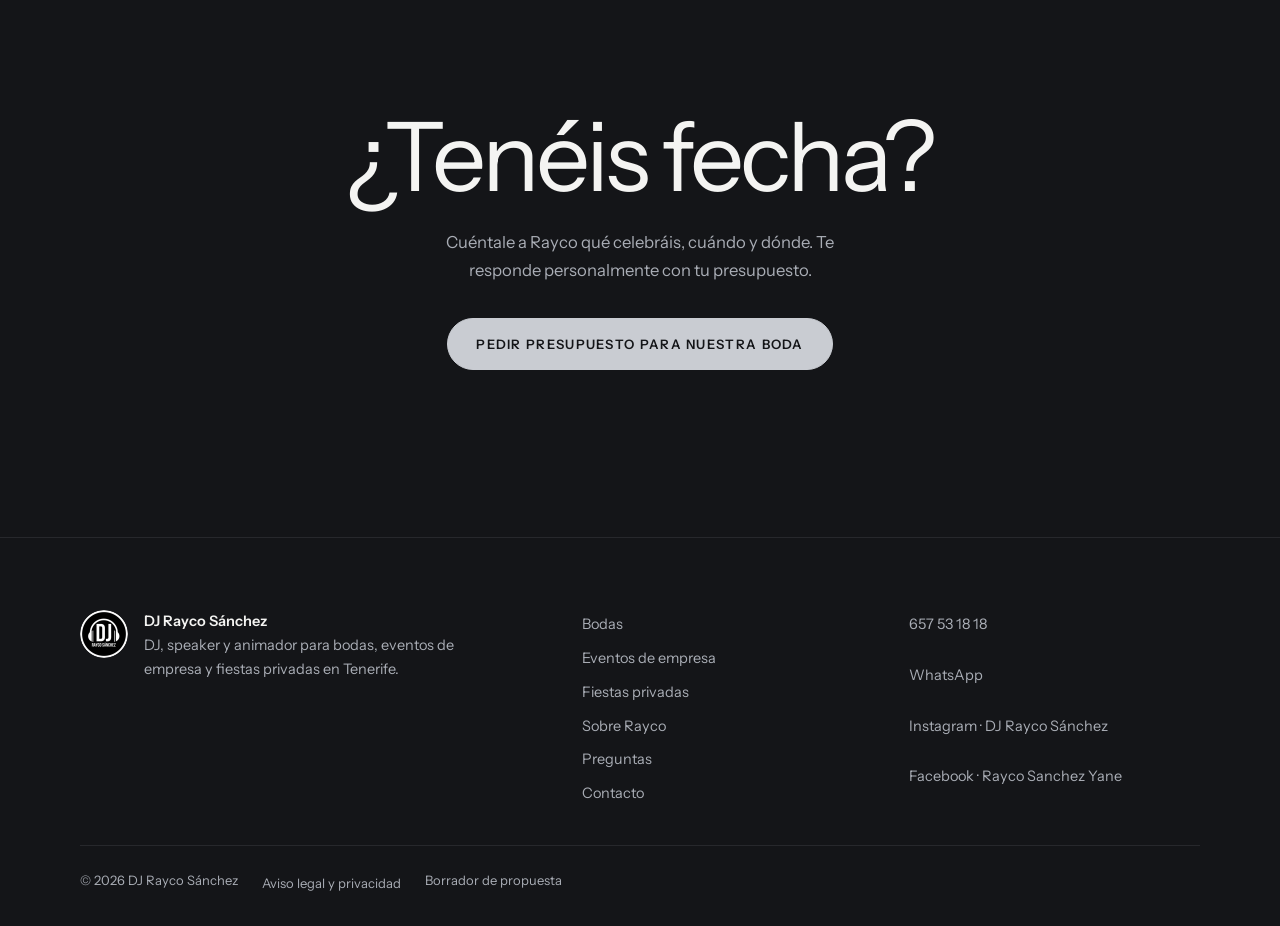
==== commit 5ab3adab: "Demo de la web de DJ Rayco Sánchez (versión 5: elegante, simple y profesional) Co-Authored-By: Claud" ====
--- a/bodas/index.html
+++ b/bodas/index.html
@@ -2,26 +2,27 @@
 <html lang="es">
 <head>
 <meta charset="utf-8">
+<meta name="robots" content="noindex, nofollow">
 <meta name="viewport" content="width=device-width, initial-scale=1, viewport-fit=cover">
-<meta name="robots" content="noindex, nofollow">
 <title>DJ para bodas · DJ Rayco Sánchez</title>
-<meta name="description" content="DJ para bodas: Rayco Sánchez prepara la música de tu boda contigo. Pide presupuesto o llama al 657 53 18 18.">
+<meta name="description" content="DJ para bodas en Tenerife: Rayco Sánchez prepara la música de tu boda contigo. Pide presupuesto o llama al 657 53 18 18.">
 <link rel="canonical" href="https://DOMINIO-PENDIENTE/bodas/">
 <meta name="theme-color" content="#141518">
 <meta property="og:type" content="website">
 <meta property="og:locale" content="es_ES">
 <meta property="og:site_name" content="DJ Rayco Sánchez">
 <meta property="og:title" content="DJ para bodas · DJ Rayco Sánchez">
-<meta property="og:description" content="DJ para bodas: Rayco Sánchez prepara la música de tu boda contigo. Pide presupuesto o llama al 657 53 18 18.">
+<meta property="og:description" content="DJ para bodas en Tenerife: Rayco Sánchez prepara la música de tu boda contigo. Pide presupuesto o llama al 657 53 18 18.">
 <meta property="og:url" content="https://DOMINIO-PENDIENTE/bodas/">
 <meta property="og:image" content="https://DOMINIO-PENDIENTE/img/og-rayco.jpg">
 <meta property="og:image:width" content="1200"><meta property="og:image:height" content="630">
 <meta name="twitter:card" content="summary_large_image">
 <link rel="icon" type="image/png" sizes="32x32" href="../img/favicon-32.png">
 <link rel="apple-touch-icon" href="../img/apple-touch-icon.png">
-<link rel="preload" href="../fuentes/cormorant-garamond-latin-500-normal.woff2" as="font" type="font/woff2" crossorigin>
+<link rel="preload" href="../fuentes/instrument-sans-latin-400-normal.woff2" as="font" type="font/woff2" crossorigin>
+<script>document.documentElement.classList.add('js')</script>
 <link rel="stylesheet" href="../css/estilo.css">
-<script type="application/ld+json">{"@context": "https://schema.org", "@type": "Service", "serviceType": "DJ para vuestra boda", "name": "DJ para vuestra boda", "provider": {"@type": "Person", "name": "DJ Rayco Sánchez", "jobTitle": "DJ", "telephone": "+34657531818", "url": "https://DOMINIO-PENDIENTE/", "image": "https://DOMINIO-PENDIENTE/img/rayco-portada-720.webp"}, "url": "https://DOMINIO-PENDIENTE/bodas/"}</script>
+<script type="application/ld+json">{"@context": "https://schema.org", "@type": "Service", "serviceType": "DJ para vuestra boda", "name": "DJ para vuestra boda", "provider": {"@type": "Person", "name": "DJ Rayco Sánchez", "jobTitle": "DJ", "telephone": "+34657531818", "url": "https://DOMINIO-PENDIENTE/", "image": "https://DOMINIO-PENDIENTE/img/rayco-sonriendo-1600.webp"}, "areaServed": "Tenerife", "url": "https://DOMINIO-PENDIENTE/bodas/"}</script>
 </head>
 <body>
 <a class="saltar" href="#contenido">Saltar al contenido</a>
@@ -29,12 +30,12 @@
   <div class="envoltura">
     <a class="marca" href="../" aria-label="DJ Rayco Sánchez, inicio"><img src="../img/logo-96.webp" width="36" height="36" alt=""><span>Rayco Sánchez<small>DJ · Tenerife</small></span></a>
     <nav class="menu" aria-label="Principal"><ul><li><a href="../bodas/" aria-current="page">Bodas</a></li><li><a href="../empresas/">Empresas</a></li><li><a href="../fiestas/">Fiestas privadas</a></li><li><a href="../sobre-rayco/">Sobre Rayco</a></li><li><a href="../preguntas/">Preguntas</a></li></ul></nav>
-    <a class="boton fino cab-presupuesto" href="../contacto/">Pedir presupuesto</a>
+    <a class="boton principal cab-presupuesto" href="../contacto/">Pedir presupuesto</a>
     <button class="abrir-menu" type="button" aria-expanded="false" aria-controls="menu-movil"><span>Menú</span><i aria-hidden="true"></i></button>
   </div>
 </header>
 <div class="menu-movil" id="menu-movil" role="dialog" aria-modal="true" aria-label="Menú" aria-hidden="true" inert>
-  <div class="arriba"><a class="marca" href="../" aria-label="DJ Rayco Sánchez, inicio"><img src="../img/logo-96.webp" width="36" height="36" alt=""><span>Rayco Sánchez<small>DJ · Tenerife</small></span></a><button class="cerrar" type="button" aria-label="Cerrar menú"><svg viewBox="0 0 24 24" fill="none" stroke="currentColor" stroke-width="1.8" stroke-linecap="round" stroke-linejoin="round" aria-hidden="true"><path d="M6 6l12 12M18 6L6 18"/></svg></button></div>
+  <div class="arriba"><a class="marca" href="../" aria-label="DJ Rayco Sánchez, inicio"><img src="../img/logo-96.webp" width="36" height="36" alt=""><span>Rayco Sánchez<small>DJ · Tenerife</small></span></a><button class="cerrar" type="button" aria-label="Cerrar menú"><svg viewBox="0 0 24 24" fill="none" stroke="currentColor" stroke-width="1.6" stroke-linecap="round" stroke-linejoin="round" aria-hidden="true"><path d="M6 6l12 12M18 6L6 18"/></svg></button></div>
   <nav aria-label="Menú del móvil"><ul><li><a href=".././">Inicio</a></li><li><a href="../bodas/" aria-current="page">Bodas</a></li><li><a href="../empresas/">Eventos de empresa</a></li><li><a href="../fiestas/">Fiestas privadas</a></li><li><a href="../sobre-rayco/">Sobre Rayco</a></li><li><a href="../preguntas/">Preguntas</a></li><li><a href="../contacto/">Contacto</a></li></ul></nav>
   <div class="pie-menu">
     <a class="boton principal" href="../contacto/">Pedir presupuesto</a>
@@ -44,47 +45,49 @@
 <main id="contenido">
 <section class="cab-pagina con-imagen" aria-labelledby="t-pagina">
   <div class="envoltura">
-    <div class="cab-texto">
+    <div class="cab-texto entra">
       <nav class="miga" aria-label="Estás en"><a href="../">Inicio</a><span aria-hidden="true">/</span><span>Bodas</span></nav>
       <h1 id="t-pagina">DJ para <em>vuestra boda</em></h1>
       <p class="entradilla">Música para el día de vuestra boda, pensada con vosotros desde el primer mensaje.</p>
       <a class="boton principal" href="../contacto/?tipo=boda" data-cta>Pedir presupuesto para nuestra boda</a>
     </div>
-    <figure class="imagen-cab"><img src="../img/bodas-portada-600.webp" srcset="../img/bodas-portada-600.webp 600w, ../img/bodas-portada.webp 1200w" sizes="(min-width:1000px) 560px, 100vw" width="1200" height="900" alt="Jardín preparado para una boda al atardecer, con mesas y guirnaldas de luces" fetchpriority="high"></figure>
+    <figure class="imagen-cab"><img src="../img/bodas-portada-600.webp" srcset="../img/bodas-portada-600.webp 600w, ../img/bodas-portada.webp 1200w" sizes="(min-width:1000px) 600px, 100vw" width="1200" height="900" alt="Jardín preparado para una boda al atardecer, con mesas y guirnaldas de luces" fetchpriority="high"></figure>
   </div>
 </section>
 
 <section class="seccion" aria-labelledby="t-momentos">
   <div class="envoltura">
-    <div class="titulo-seccion"><p class="ante">El día, momento a momento</p><h2 id="t-momentos">La música de cada momento</h2><p class="nota">Qué momentos cubre Rayco en cada evento: <span class="pend">[PENDIENTE: confirmar con Rayco]</span></p></div>
-    <ol class="momentos"><li class="aparece" style="--i:0"><h3>Ceremonia</h3><p>La entrada, los anillos y la salida, con la música que elijáis.</p></li><li class="aparece" style="--i:1"><h3>Cóctel</h3><p>Música de fondo para saludar a los invitados y hacer fotos.</p></li><li class="aparece" style="--i:2"><h3>Barra libre</h3><p>La fiesta: la pista abierta hasta la última canción.</p></li></ol>
-    <div class="detalles">
-      <div><h3>Lo técnico</h3><ul class="lista"><li>Sonido e iluminación</li><li>Micrófonos para los discursos</li></ul><p class="nota"><span class="pend">[PENDIENTE: qué equipo lleva Rayco]</span></p></div>
-      <div><h3>La música</h3><ul class="lista"><li>Estilos: <span class="pend">[PENDIENTE: confirmar]</span></li><li>Idiomas en los que atiende: <span class="pend">[PENDIENTE: confirmar]</span></li></ul></div>
-    </div>
+    <div class="titulo-seccion"><p class="ante">El día</p><h2 id="t-momentos">La música de cada <em>momento</em></h2></div>
+    <ol class="momentos revela"><li><h3>Ceremonia</h3><p>La entrada, los anillos y la salida, con la música que elijáis.</p></li><li><h3>Cóctel</h3><p>Música de fondo para saludar a los invitados y hacer fotos.</p></li><li><h3>Barra libre</h3><p>La fiesta: la pista abierta hasta la última canción.</p></li></ol>
   </div>
 </section>
 
-<section class="seccion tono" aria-labelledby="t-como">
-  <div class="envoltura">
-    <div class="titulo-seccion"><p class="ante">Cómo trabajo</p><h2 id="t-como">Así lo preparamos</h2></div>
-    <ol class="pasos"><li class="aparece" style="--i:0"><span class="cuando">Primero</span><h3>Hablamos</h3><p>Me cuentas qué celebras, la fecha, el lugar y cuántos invitados esperas.</p></li><li class="aparece" style="--i:1"><span class="cuando">Después</span><h3>Preparamos la música</h3><p>Vemos juntos el estilo y las canciones que no pueden faltar.</p></li><li class="aparece" style="--i:2"><span class="cuando">El día</span><h3>Disfrutas la fiesta</h3><p>Tú disfrutas con tus invitados; de la música me ocupo yo.</p></li></ol>
+<section class="seccion capa" aria-labelledby="t-incluye">
+  <div class="envoltura dos-col texto">
+    <div class="titulo-seccion"><p class="ante">Qué incluye</p><h2 id="t-incluye">Todo lo que necesitas, <em>de una vez</em></h2><p class="nota">Más de 25 años de experiencia como DJ, speaker y animador, al servicio de tu evento.</p></div>
+    <ul class="lista revela"><li>Equipo de sonido propio</li><li>Música preparada contigo antes del evento</li><li>Speaker y animación, si los necesitáis</li><li>Ayuda con los tiempos del evento</li><li>Atención en español</li></ul>
   </div>
 </section>
 
-<section class="seccion" aria-labelledby="t-dudas">
+<section class="seccion" aria-labelledby="t-como">
+  <div class="envoltura">
+    <div class="titulo-seccion"><p class="ante">Cómo trabajo</p><h2 id="t-como">Así lo preparamos</h2></div>
+    <div class="revela"><ol class="pasos"><li><span class="cuando">Primero</span><h3>Hablamos</h3><p>Me cuentas qué celebras, la fecha, el lugar y cuántos invitados esperas.</p></li><li><span class="cuando">Después</span><h3>Preparamos la música</h3><p>Vemos juntos el estilo y las canciones que no pueden faltar.</p></li><li><span class="cuando">El día</span><h3>Disfrutas la fiesta</h3><p>Tú disfrutas con tus invitados; de la música y el ambiente me ocupo yo.</p></li></ol></div>
+  </div>
+</section>
+
+<section class="seccion capa" aria-labelledby="t-dudas">
   <div class="envoltura estrecha">
     <div class="titulo-seccion"><p class="ante">Dudas</p><h2 id="t-dudas">Lo que más se pregunta</h2></div>
-    <div class="preguntas"><details><summary>¿Qué zonas cubres?<i aria-hidden="true"></i></summary><div class="respuesta"><p>Trabajo en Tenerife. <span class="pend">[PENDIENTE: zonas o municipios de la isla que cubre]</span></p></div></details><details><summary>¿Con cuánta antelación reservo?<i aria-hidden="true"></i></summary><div class="respuesta"><p><span class="pend">[PENDIENTE: antelación recomendada]</span></p></div></details><details><summary>¿Pones la música que pedimos?<i aria-hidden="true"></i></summary><div class="respuesta"><p>Preparamos la música juntos antes del evento. <span class="pend">[PENDIENTE: cómo trabaja las peticiones de canciones]</span></p></div></details><details><summary>¿Llevas equipo de sonido?<i aria-hidden="true"></i></summary><div class="respuesta"><p><span class="pend">[PENDIENTE: qué equipo lleva: sonido, iluminación, micrófonos]</span></p></div></details></div>
-    <a class="enlace" href="../preguntas/">Ver todas las preguntas <svg viewBox="0 0 24 24" fill="none" stroke="currentColor" stroke-width="1.6" stroke-linecap="round" stroke-linejoin="round" aria-hidden="true"><path d="M5 12h14M13 6l6 6-6 6"/></svg></a>
+    <div class="preguntas"><details><summary>¿Qué tipo de eventos haces?<i aria-hidden="true"></i></summary><div class="respuesta"><p>Bodas, cumpleaños, fiestas privadas, cenas y eventos de empresa, fin de año y todo tipo de celebraciones.</p></div></details><details><summary>¿Pones la música que pedimos?<i aria-hidden="true"></i></summary><div class="respuesta"><p>Sí. Antes del evento preparamos la música juntos: lo que os gusta y las canciones que no pueden faltar.</p></div></details><details><summary>¿Haces también de speaker o animador?<i aria-hidden="true"></i></summary><div class="respuesta"><p>Sí. Además de DJ, trabajo como speaker y animador, y te ayudo a organizar los tiempos del evento.</p></div></details><details><summary>¿Cuánto cuesta?<i aria-hidden="true"></i></summary><div class="respuesta"><p>Depende de la fecha, el lugar y lo que necesites. Cuéntaselo a Rayco en el formulario y te prepara el presupuesto.</p></div></details></div>
+    <a class="enlace" href="../preguntas/">Ver todas las preguntas <svg viewBox="0 0 24 24" fill="none" stroke="currentColor" stroke-width="1.5" stroke-linecap="round" stroke-linejoin="round" aria-hidden="true"><path d="M5 12h14M13 6l6 6-6 6"/></svg></a>
   </div>
 </section>
 
 <section class="final" aria-labelledby="final-t">
-  <div class="envoltura">
-    <span class="adorno" aria-hidden="true"></span>
+  <div class="envoltura revela">
     <h2 id="final-t">¿Tenéis fecha?</h2>
-    <p>Vosotros celebráis; la música, en buenas manos. Cuéntale a Rayco qué celebráis, cuándo y dónde, y te responde personalmente.</p>
+    <p>Cuéntale a Rayco qué celebráis, cuándo y dónde. Te responde personalmente con tu presupuesto.</p>
     <a class="boton principal" href="../contacto/?tipo=boda" data-cta>Pedir presupuesto para nuestra boda</a>
   </div>
 </section>
@@ -93,12 +96,13 @@
   <div class="envoltura">
     <div class="pie-marca">
       <img src="../img/logo-96.webp" width="48" height="48" alt="Logo de DJ Rayco Sánchez" loading="lazy">
-      <p><strong>DJ Rayco Sánchez</strong><br>DJ para bodas, eventos de empresa y fiestas privadas en Tenerife.</p>
+      <p><strong>DJ Rayco Sánchez</strong><br>DJ, speaker y animador para bodas, eventos de empresa y fiestas privadas en Tenerife.</p>
     </div>
     <nav aria-label="Pie"><ul><li><a href="../bodas/">Bodas</a></li><li><a href="../empresas/">Eventos de empresa</a></li><li><a href="../fiestas/">Fiestas privadas</a></li><li><a href="../sobre-rayco/">Sobre Rayco</a></li><li><a href="../preguntas/">Preguntas</a></li><li><a href="../contacto/">Contacto</a></li></ul></nav>
     <ul class="pie-contacto">
       <li><a href="tel:+34657531818">657 53 18 18</a></li>
       <li><a href="https://wa.me/34657531818?text=Hola%2C%20Rayco.%20Quiero%20pedir%20presupuesto%20para%20mi%20evento." target="_blank" rel="noopener">WhatsApp</a></li>
+      <li><span>Instagram · DJ Rayco Sánchez</span></li><li><span>Facebook · Rayco Sanchez Yane</span></li>
     </ul>
     <div class="legal"><span>© 2026 DJ Rayco Sánchez</span><a href="../legal/">Aviso legal y privacidad</a><span>Borrador de propuesta</span></div>
   </div>
--- a/css/estilo.css
+++ b/css/estilo.css
@@ -1,340 +1,308 @@
-/* DJ Rayco Sánchez · borrador de propuesta (versión 3)
-   Elegante y sencilla: grafito con capas, blanco y plata. Titulares con serif fina, textos limpios.
-   Un solo gesto de marca: el arco que enmarca la foto de Rayco en la portada. */
-
-@font-face{font-family:"Cormorant Garamond";src:url("../fuentes/cormorant-garamond-latin-500-normal.woff2") format("woff2");font-weight:500;font-style:normal;font-display:swap}
+/* DJ Rayco Sánchez · versión 5: elegante, simple y profesional.
+   Grafito #141518, blanco y plata #c9ccd2. Las fotos reales mandan; el resto es espacio,
+   letra limpia y líneas finas plata. Movimiento mínimo: un fundido suave al aparecer y nada más. */
+
 @font-face{font-family:"Cormorant Garamond";src:url("../fuentes/cormorant-garamond-latin-500-italic.woff2") format("woff2");font-weight:500;font-style:italic;font-display:swap}
 @font-face{font-family:"Oswald";src:url("../fuentes/oswald-latin-500-normal.woff2") format("woff2");font-weight:500;font-display:swap}
 @font-face{font-family:"Instrument Sans";src:url("../fuentes/instrument-sans-latin-400-normal.woff2") format("woff2");font-weight:400;font-display:swap}
 @font-face{font-family:"Instrument Sans";src:url("../fuentes/instrument-sans-latin-600-normal.woff2") format("woff2");font-weight:600;font-display:swap}
 
 :root{
-  --fondo:#141518;        /* grafito: oscuro, pero no negro puro */
+  --fondo:#141518;
   --fondo2:#18191d;
-  --capa:#1e2024;
-  --linea:#2e3137;
-  --linea-suave:#23252a;
-  --blanco:#f3f3f1;
+  --capa:#1d1f23;
+  --linea:rgba(201,204,210,.18);
+  --linea-suave:rgba(201,204,210,.1);
+  --blanco:#f4f4f2;
   --gris:#a9adb5;
   --plata:#c9ccd2;
-  --serif:"Cormorant Garamond","Iowan Old Style","Times New Roman",serif;
+  --sans:"Instrument Sans",system-ui,-apple-system,"Segoe UI",sans-serif;
+  --serif:"Cormorant Garamond","Iowan Old Style",Georgia,serif;
   --etiqueta:"Oswald","Arial Narrow",sans-serif;
-  --texto:"Instrument Sans",system-ui,-apple-system,"Segoe UI",sans-serif;
-  --ancho:1180px;
-  --cab:64px;
-  --sale:cubic-bezier(.23,1,.32,1);
+  --ancho:1200px;
+  --cab:60px;
+  --margen:20px;
+  --sale:cubic-bezier(.22,1,.36,1);
   color-scheme:dark;
 }
+@media (min-width:1000px){:root{--cab:72px;--margen:40px}}
 
 *,*::before,*::after{box-sizing:border-box}
-html{-webkit-text-size-adjust:100%;scroll-padding-top:calc(var(--cab) + 16px)}
-body{margin:0;background:var(--fondo);color:var(--blanco);font:400 16px/1.65 var(--texto);overflow-x:hidden;-webkit-tap-highlight-color:transparent;
-  padding-bottom:calc(84px + env(safe-area-inset-bottom))}
+/* Página firme en el móvil: solo se mueve hacia arriba y abajo (sin bailar de lado ni rebotar); el zoom con dos dedos sigue funcionando */
+html{-webkit-text-size-adjust:100%;scroll-padding-top:calc(var(--cab) + 20px);background:var(--fondo);overflow-x:hidden;overscroll-behavior:none}
+body{margin:0;background:var(--fondo);color:var(--blanco);font:400 16px/1.65 var(--sans);overflow-x:hidden;-webkit-tap-highlight-color:transparent;
+  overscroll-behavior:none;touch-action:pan-y pinch-zoom;position:relative;width:100%;
+  padding-bottom:calc(84px + env(safe-area-inset-bottom));-webkit-font-smoothing:antialiased}
+@supports (overflow:clip){html,body{overflow-x:clip}}
 img{max-width:100%;height:auto;display:block}
 a{color:inherit}
-:focus-visible{outline:1.5px solid var(--blanco);outline-offset:3px;border-radius:2px}
+:focus-visible{outline:2px solid var(--blanco);outline-offset:3px;border-radius:2px}
 .oculto{position:absolute!important;width:1px;height:1px;overflow:hidden;clip:rect(0 0 0 0);white-space:nowrap}
 .saltar{position:absolute;left:12px;top:-60px;z-index:100;background:var(--blanco);color:#111;padding:10px 14px;font-weight:600;text-decoration:none}
 .saltar:focus{top:12px}
-.envoltura{width:100%;max-width:var(--ancho);margin:0 auto;padding-left:max(20px,env(safe-area-inset-left,0px));padding-right:max(20px,env(safe-area-inset-right,0px))}
-.envoltura.estrecha{max-width:820px}
-
-/* Lo que falta confirmar: discreto pero visible */
-.pend{color:var(--plata);border-bottom:1px dashed rgba(201,204,210,.55);font:italic 400 .9em/1.5 var(--texto);letter-spacing:0;text-transform:none}
-
-/* Tipografía */
-h1,h2,h3{font-family:var(--serif);font-weight:500;line-height:1.04;letter-spacing:-.005em;margin:0;text-wrap:balance}
-h1{font-size:clamp(38px,10.4vw,74px)}
-h2{font-size:clamp(34px,7.6vw,54px)}
-h3{font-size:26px;line-height:1.1}
-em{font-style:italic;color:var(--plata)}
+.envoltura{width:100%;max-width:var(--ancho);margin:0 auto;padding-left:max(var(--margen),env(safe-area-inset-left,0px));padding-right:max(var(--margen),env(safe-area-inset-right,0px))}
+.envoltura.estrecha{max-width:840px}
+.pend{color:var(--plata);border-bottom:1px dashed rgba(201,204,210,.55);font:italic 400 .92em/1.5 var(--sans)}
+
+/* ---------- Tipografía: limpia y ligera, con un matiz en cursiva ---------- */
+h1,h2,h3{margin:0;font-family:var(--sans);font-weight:400;letter-spacing:-.03em;line-height:1.05;text-wrap:balance}
+h1{font-size:clamp(38px,9.6vw,68px)}
+h2{font-size:clamp(32px,6vw,52px)}
+h3{font-size:20px;font-weight:600;letter-spacing:-.015em;line-height:1.25}
+h1 em,h2 em{font-family:var(--serif);font-style:italic;font-weight:500;letter-spacing:-.01em;color:var(--plata);font-size:1.1em;line-height:.9}
 p{margin:0 0 1em}
-.ante{font:500 11px/1.3 var(--etiqueta);letter-spacing:.28em;text-transform:uppercase;color:var(--plata);margin:0 0 18px}
-.entradilla{color:var(--gris);font-size:17px;max-width:46ch}
-.nota{color:var(--gris);font-size:15px;max-width:56ch;margin:14px 0 0}
-
-/* Botones: rectos, finos y formales */
+.ante{display:flex;align-items:center;gap:14px;margin:0 0 20px;font:500 11.5px/1.3 var(--etiqueta);letter-spacing:.3em;text-transform:uppercase;color:var(--plata)}
+.ante::before{content:"";width:28px;height:1px;background:currentColor;flex:none}
+.entradilla{color:var(--gris);font-size:clamp(16.5px,1.3vw,18px);line-height:1.65;max-width:48ch}
+.nota{color:var(--gris);font-size:16px;max-width:56ch;margin:18px 0 0}
+
+/* ---------- Botones ---------- */
 .botones{display:flex;flex-wrap:wrap;gap:12px}
-.boton{display:inline-flex;align-items:center;justify-content:center;gap:10px;min-height:52px;padding:0 30px;border-radius:2px;white-space:nowrap;cursor:pointer;
-  font:600 12.5px/1 var(--texto);letter-spacing:.14em;text-transform:uppercase;text-decoration:none;
-  border:1px solid rgba(201,204,210,.4);background:transparent;color:var(--blanco);
-  transition:transform 160ms ease-out,background-color 200ms ease,border-color 200ms ease,color 200ms ease}
-.boton:active{transform:scale(.97)}
-.boton svg{width:17px;height:17px;flex:none}
-.boton.principal{background:var(--blanco);border-color:var(--blanco);color:#141518}
-.boton.fino{min-height:42px;padding:0 20px;font-size:11.5px}
-.enlace{display:inline-flex;align-items:center;gap:10px;margin-top:28px;padding:12px 0;font:600 12.5px/1 var(--texto);letter-spacing:.14em;text-transform:uppercase;text-decoration:none;color:var(--blanco);border-bottom:1px solid var(--linea)}
-.enlace svg{width:16px;height:16px;transition:transform 200ms var(--sale)}
-@media (hover:hover) and (pointer:fine){
-  .boton:hover{border-color:var(--blanco);background:rgba(243,243,241,.06)}
-  .boton.principal:hover{background:#fff;color:#000}
-  .enlace:hover{border-color:var(--plata)}
-  .enlace:hover svg{transform:translateX(4px)}
-}
-
-/* Cabecera */
-.cabecera{position:fixed;top:0;left:0;right:0;z-index:40;height:var(--cab);background:rgba(20,21,24,.9);backdrop-filter:blur(14px);-webkit-backdrop-filter:blur(14px);
-  border-bottom:1px solid transparent;transition:border-color 250ms ease}
-.cabecera.solida{border-bottom-color:var(--linea-suave)}
-.cabecera .envoltura{height:100%;display:flex;align-items:center;justify-content:space-between;gap:20px}
-.marca{display:flex;align-items:center;gap:12px;min-height:44px;text-decoration:none}
-.marca img{width:36px;height:36px;border-radius:50%;box-shadow:0 0 0 1px rgba(255,255,255,.1)}
-.marca span{font:500 14px/1.05 var(--etiqueta);letter-spacing:.16em;text-transform:uppercase}
-.marca small{display:block;font:500 9.5px/1 var(--texto);letter-spacing:.22em;color:var(--gris);margin-top:5px}
+.boton{display:inline-flex;align-items:center;justify-content:center;gap:10px;min-height:52px;padding:0 28px;border-radius:999px;white-space:nowrap;cursor:pointer;
+  font:600 13px/1 var(--sans);letter-spacing:.1em;text-transform:uppercase;text-decoration:none;
+  border:1px solid var(--linea);background:transparent;color:var(--blanco);transition:background-color .25s,border-color .25s,color .25s}
+.boton svg{width:18px;height:18px;flex:none}
+.boton.principal{background:var(--plata);border-color:var(--plata);color:#141518}
+@media (hover:hover){.boton:hover{background:var(--blanco);border-color:var(--blanco);color:#141518}}
+.enlace{display:inline-flex;align-items:center;gap:10px;min-height:44px;margin-top:24px;font:600 13px/1 var(--sans);letter-spacing:.1em;text-transform:uppercase;text-decoration:none;
+  border-bottom:1px solid var(--linea);transition:border-color .25s}
+.enlace svg{width:18px;height:18px;transition:transform .3s var(--sale)}
+@media (hover:hover){.enlace:hover{border-color:var(--plata)}.enlace:hover svg{transform:translateX(4px)}}
+
+/* ---------- Cabecera ---------- */
+.cabecera{position:fixed;inset:0 0 auto;z-index:50;height:var(--cab);border-bottom:1px solid transparent;transition:background-color .3s,border-color .3s}
+.cabecera.solida{background:rgba(20,21,24,.9);border-color:var(--linea-suave);-webkit-backdrop-filter:blur(12px);backdrop-filter:blur(12px)}
+.cabecera .envoltura{height:100%;display:flex;align-items:center;gap:32px}
+.marca{display:flex;align-items:center;gap:12px;min-height:44px;text-decoration:none;margin-right:auto}
+.marca img{width:36px;height:36px;border-radius:50%}
+.marca span{font:600 15px/1.1 var(--sans);letter-spacing:-.01em}
+.marca small{display:block;margin-top:4px;font:500 10px/1 var(--etiqueta);letter-spacing:.28em;text-transform:uppercase;color:var(--gris)}
 .menu,.cab-presupuesto{display:none}
-.abrir-menu{display:inline-flex;align-items:center;gap:12px;min-height:44px;padding:0 2px 0 8px;background:none;border:0;color:var(--blanco);cursor:pointer;
-  font:500 11px/1 var(--etiqueta);letter-spacing:.24em;text-transform:uppercase}
-.abrir-menu i{display:grid;gap:6px;width:22px}
-.abrir-menu i::before,.abrir-menu i::after{content:"";display:block;height:1px;background:currentColor}
-.abrir-menu i::after{width:14px;justify-self:end}
+.menu ul{display:flex;gap:30px;list-style:none;margin:0;padding:0}
+.menu a{display:block;padding:12px 0;font-size:14.5px;text-decoration:none;color:var(--gris);border-bottom:1px solid transparent;transition:color .2s}
+.menu a:hover{color:var(--blanco)}
+.menu a[aria-current]{color:var(--blanco);border-bottom-color:var(--plata)}
+.abrir-menu{display:inline-flex;align-items:center;gap:12px;min-height:44px;padding:0 4px 0 14px;background:none;border:0;color:var(--blanco);font:500 11.5px/1 var(--etiqueta);letter-spacing:.28em;text-transform:uppercase;cursor:pointer}
+.abrir-menu i{width:22px;height:9px;border-block:1px solid currentColor}
+@media (min-width:1000px){
+  .menu{display:block}
+  .cab-presupuesto{display:inline-flex;min-height:44px;padding:0 22px;font-size:12px;transition:opacity .3s,visibility 0s}
+  .cabecera.cta-a-la-vista .cab-presupuesto{opacity:0;visibility:hidden;transition:opacity .2s,visibility 0s linear .2s}
+  .abrir-menu{display:none}
+}
+/* Sobre la foto de portada, la cabecera lleva un velo suave para que el menú se lea */
+.cabecera::before{content:"";position:absolute;inset:0 0 -24px;z-index:-1;pointer-events:none;background:linear-gradient(rgba(20,21,24,.65),rgba(20,21,24,0));transition:opacity .3s}
+.cabecera.solida::before{opacity:0}
 
 /* Menú del móvil */
-.menu-movil{position:fixed;inset:0;z-index:60;background:var(--fondo);display:flex;flex-direction:column;padding:10px 20px calc(28px + env(safe-area-inset-bottom));overflow-y:auto;
-  opacity:0;visibility:hidden;transition:opacity 200ms ease,visibility 0s linear 200ms}
-.menu-movil.abierta{opacity:1;visibility:visible;transition:opacity 220ms ease,visibility 0s}
-.menu-movil .arriba{display:flex;justify-content:space-between;align-items:center;min-height:44px;margin-bottom:28px}
-.menu-movil .cerrar{display:grid;place-items:center;width:44px;height:44px;background:none;border:0;color:var(--blanco);cursor:pointer;padding:0}
-.menu-movil .cerrar svg{width:22px;height:22px}
-.menu-movil ul{list-style:none;margin:0;padding:0}
-.menu-movil li a{display:block;padding:13px 0;border-bottom:1px solid var(--linea-suave);text-decoration:none;font:500 28px/1.1 var(--serif)}
-.menu-movil li a[aria-current="page"]{color:var(--plata);font-style:italic}
-.menu-movil .pie-menu{margin-top:auto;padding-top:28px;display:grid;gap:14px;text-align:center}
-.menu-movil .pie-menu .boton{width:100%}
-.menu-movil .pie-menu p{margin:0;color:var(--gris);font-size:14px}
-.menu-movil .pie-menu p a{color:var(--blanco);text-underline-offset:3px}
-
-/* Portada: la foto de Rayco dentro de un arco */
-.portada{padding:calc(var(--cab) + 16px) 0 56px}
-.portada .envoltura{display:grid;justify-items:center;text-align:center;gap:22px}
-.arco{position:relative;margin:0;width:min(76vw,340px,40svh);aspect-ratio:1/1.02}
-.arco::before{content:"";position:absolute;inset:-9px -9px 18% -9px;border:1px solid rgba(201,204,210,.32);border-bottom:0;border-radius:1000px 1000px 0 0}
-.arco picture{position:absolute;inset:0;overflow:hidden;border-radius:1000px 1000px 0 0;background:var(--capa)}
-.arco img{width:100%;height:100%;object-fit:cover;object-position:50% 36%;filter:saturate(.72) contrast(1.04) brightness(.96)}
-.arco picture::after{content:"";position:absolute;inset:0;background:linear-gradient(180deg,rgba(20,21,24,0) 58%,rgba(20,21,24,.7) 84%,var(--fondo) 100%)}
-.portada h1{font-size:clamp(36px,9.6vw,72px);max-width:13ch;margin:0 auto 14px}
-.portada .ante{margin-bottom:14px}
-.portada .entradilla{margin:0 auto 20px;max-width:32ch;font-size:16px}
-
-/* Frase de presentación */
-.presentacion{padding:24px 0 72px}
-.frase{font:500 clamp(27px,6.6vw,44px)/1.22 var(--serif);text-align:center;max-width:30ch;margin:0 auto;text-wrap:balance;color:var(--blanco)}
-.frase::before{content:"";display:block;width:1px;height:48px;background:linear-gradient(var(--plata),transparent);margin:0 auto 32px;opacity:.6}
-
-/* Carnaval: el lema, con la cifra grande en plata */
-.carnaval{padding:72px 0;border-top:1px solid var(--linea-suave)}
-.carnaval .envoltura{display:grid;gap:8px}
-.cifra{font:500 132px/.8 var(--serif);margin:0;background:linear-gradient(180deg,#ffffff 0%,#c9ccd2 55%,#7d828b 100%);-webkit-background-clip:text;background-clip:text;color:transparent}
-.carnaval h2{margin-bottom:18px}
-
-/* Secciones */
-.seccion{padding:72px 0}
-.seccion.tono{background:var(--fondo2);border-top:1px solid var(--linea-suave);border-bottom:1px solid var(--linea-suave)}
-.titulo-seccion{margin-bottom:36px}
-
-/* Celebraciones: lista elegante, sin fotos (cada imagen vive en su página) */
-.celebraciones{list-style:none;margin:0;padding:0;border-top:1px solid var(--linea)}
-.celebraciones li{border-bottom:1px solid var(--linea)}
-.celebraciones a{display:grid;grid-template-columns:1fr 44px;gap:6px 16px;align-items:center;padding:24px 0;text-decoration:none}
-.celebraciones .nombre{font:500 34px/1.05 var(--serif);transition:color 220ms ease,transform 300ms var(--sale)}
-.celebraciones .desc{grid-column:1;color:var(--gris);font-size:15px;max-width:44ch}
-.celebraciones .ir{grid-column:2;grid-row:1/span 2;width:44px;height:44px;border:1px solid var(--linea);border-radius:50%;display:grid;place-items:center;transition:background-color 220ms ease,border-color 220ms ease,color 220ms ease}
-.celebraciones .ir svg{width:17px;height:17px}
-@media (hover:hover) and (pointer:fine){
-  .celebraciones a:hover .nombre{color:var(--plata);transform:translateX(6px)}
-  .celebraciones a:hover .ir{background:var(--blanco);border-color:var(--blanco);color:#141518}
+.menu-movil{position:fixed;inset:0;z-index:60;display:flex;flex-direction:column;background:var(--fondo);padding:0 20px calc(24px + env(safe-area-inset-bottom));overflow-y:auto;
+  visibility:hidden;opacity:0;transition:opacity .25s,visibility 0s linear .25s}
+.menu-movil.abierta{visibility:visible;opacity:1;transition:opacity .25s}
+.menu-movil .arriba{height:var(--cab);display:flex;align-items:center;justify-content:space-between;flex:none}
+.cerrar{width:44px;height:44px;display:grid;place-items:center;background:none;border:1px solid var(--linea);border-radius:50%;color:var(--blanco);cursor:pointer}
+.cerrar svg{width:18px;height:18px}
+.menu-movil nav ul{list-style:none;margin:24px 0 0;padding:0}
+.menu-movil nav li{border-top:1px solid var(--linea-suave)}
+.menu-movil nav a{display:flex;align-items:center;min-height:54px;font-size:19px;letter-spacing:-.015em;text-decoration:none;color:var(--gris)}
+.menu-movil nav a[aria-current]{color:var(--blanco)}
+.pie-menu{margin-top:auto;padding-top:32px}
+.pie-menu .boton{width:100%}
+.pie-menu p{margin:16px 0 0;color:var(--gris);font-size:15px;text-align:center}
+
+/* Acción fija del móvil: una sola, discreta */
+.accion-fija{position:fixed;left:12px;right:12px;bottom:calc(12px + env(safe-area-inset-bottom));z-index:40;display:flex;gap:8px;transition:transform .35s var(--sale),opacity .25s}
+.accion-fija.escondida{transform:translateY(140%);opacity:0;pointer-events:none}
+.accion-fija .presu{flex:1;display:flex;align-items:center;justify-content:center;min-height:52px;border-radius:999px;background:var(--plata);color:#141518;
+  font:600 13px/1 var(--sans);letter-spacing:.1em;text-transform:uppercase;text-decoration:none;box-shadow:0 10px 30px rgba(0,0,0,.35)}
+.accion-fija .tel{width:52px;height:52px;flex:none;display:grid;place-items:center;border-radius:50%;background:rgba(29,31,35,.94);border:1px solid var(--linea);color:var(--blanco)}
+.accion-fija .tel svg{width:20px;height:20px}
+@media (min-width:1000px){.accion-fija{display:none}body{padding-bottom:0}}
+
+/* ---------- Portada ---------- */
+.portada{position:relative;isolation:isolate;overflow:hidden;display:flex;align-items:flex-end;height:100vh;height:100svh;min-height:600px;max-height:1000px}
+.foto-portada{position:absolute;inset:0;z-index:-1;margin:0;background:var(--capa)}
+.foto-portada img{width:100%;height:100%;object-fit:cover;object-position:58% 16%}
+.foto-portada::after{content:"";position:absolute;inset:0;background:linear-gradient(to top,var(--fondo) 3%,rgba(20,21,24,.88) 30%,rgba(20,21,24,.15) 58%,rgba(20,21,24,0) 70%)}
+.portada-texto{position:relative;width:100%;padding:0 var(--margen) calc(28px + env(safe-area-inset-bottom))}
+.portada-texto .ante{margin-bottom:14px}
+.portada h1{margin-bottom:16px}
+.portada .entradilla{margin-bottom:24px;max-width:36ch}
+@media (max-width:380px) and (max-height:700px){.portada h1{font-size:36px}.portada .entradilla{font-size:15.5px;margin-bottom:20px}}
+@media (min-width:1000px){
+  .portada{align-items:center}
+  .foto-portada{left:auto;width:50vw}
+  .foto-portada img{object-position:50% 18%}
+  .foto-portada::after{background:linear-gradient(to right,var(--fondo),rgba(20,21,24,0) 18%)}
+  .portada-texto{width:50vw;padding:var(--cab) 64px 0 max(var(--margen),calc((100vw - var(--ancho)) / 2 + var(--margen)))}
+  .portada h1{font-size:clamp(52px,4.8vw,72px);margin-bottom:24px}
+  .portada .entradilla{margin-bottom:36px}
+}
+
+/* Tres datos que dan confianza */
+.cifras{border-bottom:1px solid var(--linea-suave)}
+.cifras ul{list-style:none;margin:0;padding:0;display:grid}
+.cifras li{padding:26px 0;border-top:1px solid var(--linea-suave)}
+.cifras li:first-child{border-top:0}
+.cifras strong{display:block;font:400 clamp(26px,3vw,34px)/1.1 var(--sans);letter-spacing:-.025em;margin-bottom:6px}
+.cifras span{color:var(--gris);font-size:15px}
+@media (min-width:760px){
+  .cifras ul{grid-template-columns:repeat(3,1fr)}
+  .cifras li{padding:44px 32px;border-top:0;border-left:1px solid var(--linea-suave)}
+  .cifras li:first-child{border-left:0;padding-left:0}
+}
+
+/* ---------- Secciones ---------- */
+.seccion{padding:clamp(80px,11vw,140px) 0}
+.seccion.capa{background:var(--fondo2);border-block:1px solid var(--linea-suave)}
+.seccion-pegada{padding-top:16px}
+.titulo-seccion{max-width:720px;margin-bottom:clamp(40px,5vw,64px)}
+
+/* Servicios: tarjetas tranquilas con línea fina */
+.servicios{list-style:none;margin:0;padding:0;display:grid;gap:1px;background:var(--linea-suave);border:1px solid var(--linea-suave)}
+.servicios a{position:relative;display:block;height:100%;padding:30px 64px 30px 26px;background:var(--fondo);text-decoration:none;transition:background-color .3s}
+.servicios h3{font-size:clamp(20px,1.8vw,23px);font-weight:400;letter-spacing:-.02em;margin-bottom:8px}
+.servicios p{color:var(--gris);margin:0;font-size:15.5px;max-width:34ch}
+.servicios .ir{position:absolute;right:24px;top:30px;color:var(--plata);transition:transform .3s var(--sale)}
+.servicios .ir svg{width:20px;height:20px}
+@media (hover:hover){.servicios a:hover{background:var(--capa)}.servicios a:hover .ir{transform:translateX(4px)}}
+@media (min-width:700px){.servicios{grid-template-columns:1fr 1fr}}
+@media (min-width:1000px){.servicios{grid-template-columns:repeat(3,1fr)}.servicios a{padding:40px 64px 44px 34px}.servicios .ir{top:42px;right:30px}}
+
+/* Dos columnas: foto y texto */
+.dos-col{display:grid;gap:44px}
+.foto-marco{margin:0 calc(var(--margen) * -1);overflow:hidden;aspect-ratio:4/3;background:var(--capa)}
+.foto-marco img{width:100%;height:100%;object-fit:cover;object-position:30% 50%}
+.foto-marco.vertical img{object-position:46% 50%}
+.dos-col h2{margin-bottom:22px}
+@media (min-width:1000px){
+  .dos-col{grid-template-columns:1fr 1fr;gap:88px;align-items:center}
+  .dos-col.invertida>:first-child{order:2}
+  .dos-col.texto{align-items:start}
+  .foto-marco{margin:0;border-radius:2px}
+  .foto-marco.vertical{aspect-ratio:4/5}
 }
 
 /* Pasos */
-.pasos{list-style:none;margin:0;padding:0;display:grid}
-.pasos li{padding:26px 0;border-top:1px solid var(--linea)}
-.pasos li:last-child{border-bottom:1px solid var(--linea)}
-.cuando{display:block;font:500 11px/1 var(--etiqueta);letter-spacing:.28em;text-transform:uppercase;color:var(--plata);margin-bottom:14px}
-.pasos h3{margin-bottom:8px}
-.pasos p{color:var(--gris);margin:0;font-size:15px;max-width:36ch}
-
-/* Sobre Rayco (resumen en Inicio) */
-.sobre-corto{display:grid;gap:30px}
-.logo-grande{width:112px;height:112px;border-radius:50%;box-shadow:0 0 0 1px var(--linea),0 0 0 10px var(--fondo),0 0 0 11px var(--linea-suave)}
-.sobre-corto h2{margin-bottom:16px}
-.donde{margin:24px 0 0;padding-left:18px;border-left:1px solid var(--plata);color:var(--gris);font-size:15px;max-width:52ch}
-.donde strong{display:block;color:var(--blanco);font-weight:600;margin-bottom:2px}
-.cab-pagina .donde{margin:0 0 28px}
+.pasos{list-style:none;margin:0;padding:0;display:grid;gap:28px}
+.pasos li{padding-top:20px;border-top:1px solid var(--linea)}
+.cuando{display:block;font:500 11px/1.3 var(--etiqueta);letter-spacing:.28em;text-transform:uppercase;color:var(--plata);margin-bottom:10px}
+.pasos h3{font-size:clamp(21px,2vw,24px);font-weight:400;letter-spacing:-.02em;margin-bottom:6px}
+.pasos p{color:var(--gris);margin:0;max-width:44ch}
+.envoltura:not(.dos-col)>.revela>.pasos{gap:28px 48px}
+@media (min-width:1000px){.envoltura:not(.dos-col)>.revela>.pasos{grid-template-columns:repeat(3,1fr)}}
 
 /* Preguntas */
-.preguntas{border-top:1px solid var(--linea)}
-.preguntas details{border-bottom:1px solid var(--linea)}
-.preguntas summary{list-style:none;cursor:pointer;display:flex;justify-content:space-between;gap:18px;align-items:center;padding:20px 0;font:500 23px/1.2 var(--serif)}
+.preguntas{border-bottom:1px solid var(--linea)}
+.preguntas details{border-top:1px solid var(--linea)}
+.preguntas summary{display:flex;align-items:center;justify-content:space-between;gap:20px;min-height:64px;padding:16px 0;cursor:pointer;list-style:none;font-size:clamp(17px,1.5vw,19px);letter-spacing:-.01em}
 .preguntas summary::-webkit-details-marker{display:none}
-.preguntas summary i{flex:none;width:32px;height:32px;position:relative;transition:transform 220ms var(--sale)}
-.preguntas summary i::before,.preguntas summary i::after{content:"";position:absolute;left:50%;top:50%;width:14px;height:1px;background:var(--plata);transform:translate(-50%,-50%)}
-.preguntas summary i::after{transform:translate(-50%,-50%) rotate(90deg)}
+.preguntas summary i{position:relative;width:14px;height:14px;flex:none;transition:transform .3s var(--sale)}
+.preguntas summary i::before,.preguntas summary i::after{content:"";position:absolute;left:0;right:0;top:50%;height:1px;background:var(--plata)}
+.preguntas summary i::after{transform:rotate(90deg)}
 .preguntas details[open] summary i{transform:rotate(45deg)}
-.preguntas .respuesta{padding:0 0 22px;color:var(--gris);max-width:62ch}
-.preguntas .respuesta p:last-child{margin:0}
-
-/* Llamada final: solo letra, sin foto */
-.final{padding:96px 0 104px;text-align:center}
-.final .adorno{display:block;width:1px;height:56px;background:linear-gradient(transparent,var(--plata));margin:0 auto 34px;opacity:.6}
-.final h2{font-size:clamp(42px,10vw,76px);margin-bottom:16px}
-.final p{color:var(--gris);max-width:40ch;margin:0 auto 32px}
-
-/* Cabecera de páginas interiores */
-.cab-pagina{padding:calc(var(--cab) + 36px) 0 56px}
-.cab-pagina .envoltura{display:grid;gap:40px;align-items:center}
-.miga{display:flex;gap:10px;font:500 11px/1 var(--etiqueta);letter-spacing:.22em;text-transform:uppercase;color:var(--gris);margin-bottom:22px}
-.miga a{text-decoration:none;padding:16px 0;margin:-16px 0}
-.cab-pagina h1{margin-bottom:18px}
-.cab-pagina .entradilla{margin-bottom:28px}
-.imagen-cab{position:relative;margin:0 calc(-1 * max(20px,env(safe-area-inset-left,0px)));aspect-ratio:4/3;background:var(--capa)}
-.imagen-cab img{width:100%;height:100%;object-fit:cover;object-position:50% 55%;filter:saturate(.8)}
+.respuesta p{color:var(--gris);margin:0;padding:0 40px 24px 0;max-width:62ch}
+
+/* Llamada final */
+.final{padding:clamp(100px,13vw,170px) 0;text-align:center}
+.final .envoltura{display:flex;flex-direction:column;align-items:center}
+.final h2{font-size:clamp(44px,8vw,96px);letter-spacing:-.04em;margin-bottom:22px}
+.final p{color:var(--gris);font-size:clamp(16.5px,1.3vw,18px);max-width:42ch;margin-bottom:34px}
+
+/* ---------- Cabecera de las páginas ---------- */
+.cab-pagina{padding:calc(var(--cab) + clamp(36px,7vw,96px)) 0 clamp(56px,7vw,96px)}
+.miga{display:flex;align-items:center;gap:10px;font-size:13px;color:var(--gris);margin:-10px 0 22px}
+.miga a{display:inline-flex;align-items:center;min-height:44px;text-decoration:none}
+.miga a:hover{color:var(--blanco)}
+.cab-pagina h1{margin-bottom:20px}
+.cab-pagina .entradilla{margin-bottom:32px}
+.cab-pagina .entradilla a{color:var(--blanco)}
+.cab-pagina.con-imagen .envoltura{display:grid;gap:44px}
+.imagen-cab{margin:0 calc(var(--margen) * -1);overflow:hidden;aspect-ratio:4/3;background:var(--capa)}
+.imagen-cab img{width:100%;height:100%;object-fit:cover}
+.imagen-cab.retrato{aspect-ratio:4/5}
+.imagen-cab.retrato img{object-position:50% 40%}
+@media (min-width:1000px){
+  .cab-pagina.con-imagen .envoltura{grid-template-columns:1fr 1fr;gap:80px;align-items:center}
+  .imagen-cab{margin:0;border-radius:2px}
+  .imagen-cab.retrato{max-width:460px;width:100%;justify-self:end}
+}
 
 /* Momentos del día */
-.momentos{list-style:none;margin:0;padding:0;display:grid}
-.momentos li{padding:24px 0;border-top:1px solid var(--linea)}
-.momentos li:last-child{border-bottom:1px solid var(--linea)}
-.momentos h3{margin-bottom:8px}
-.momentos p{color:var(--gris);margin:0;font-size:15px;max-width:38ch}
-.detalles{display:grid;gap:32px;margin-top:48px}
-.detalles h3{font-size:24px;margin-bottom:12px}
-.lista{list-style:none;margin:0;padding:0;display:grid;gap:10px}
-.lista li{display:flex;gap:14px;color:var(--gris);font-size:15px}
-.lista li::before{content:"";flex:none;width:16px;height:1px;margin-top:12px;background:var(--plata)}
-
-/* Contacto */
-.contacto{display:grid;gap:32px;padding-top:8px;padding-bottom:72px}
-.form{display:grid;gap:20px}
-.campo{display:grid;gap:8px}
-.campo label,.campo legend{font:500 11px/1.2 var(--etiqueta);letter-spacing:.2em;text-transform:uppercase;color:var(--plata)}
-.campo small{color:var(--gris);font:400 12px var(--texto);letter-spacing:0;text-transform:none}
-.campo input,.campo textarea{width:100%;min-height:52px;background:var(--capa);border:1px solid var(--linea);border-radius:2px;color:var(--blanco);font:400 16px/1.4 var(--texto);padding:13px 14px;transition:border-color 200ms ease}
-.campo textarea{min-height:120px;resize:vertical}
-.campo input:focus,.campo textarea:focus{outline:none;border-color:var(--plata)}
-.campo input::-webkit-calendar-picker-indicator{filter:invert(1);opacity:.7}
-.dos{display:grid;gap:20px}
-fieldset{border:0;margin:0;padding:0;min-width:0}
-.chips{display:flex;flex-wrap:wrap;gap:8px;margin-top:6px}
-.chips label{position:relative}
-.chips input{position:absolute;opacity:0;inset:0;margin:0;cursor:pointer}
-.chips span{display:inline-flex;align-items:center;min-height:44px;padding:0 16px;border-radius:2px;border:1px solid var(--linea);background:var(--capa);font:500 14px/1 var(--texto);transition:background-color 200ms ease,border-color 200ms ease,color 200ms ease,transform 160ms ease-out}
-.chips input:checked+span{background:var(--blanco);border-color:var(--blanco);color:#141518;font-weight:600}
-.chips input:focus-visible+span{outline:1.5px solid var(--blanco);outline-offset:3px}
-.chips label:active span{transform:scale(.97)}
-.acepto{display:flex;gap:12px;align-items:flex-start;font-size:14px;color:var(--gris)}
-.acepto input{width:20px;height:20px;margin:2px 0 0;accent-color:#e9e9e7;flex:none}
-.error{color:#ffa596;font-size:14px;min-height:1em;margin:0}
-.form .botones .boton{width:100%}
-.vista{background:var(--fondo2);border:1px solid var(--linea-suave);padding:24px;align-self:start}
-.vista h2{font-size:28px;margin-bottom:6px}
-.vista>p{color:var(--gris);font-size:14px}
-.burbuja{background:#1d3329;border-radius:14px 14px 3px 14px;padding:14px;font-size:14px;white-space:pre-wrap;color:#eaf3ee;min-height:120px;margin:14px 0 18px}
-.despues{margin:0;padding-left:20px;display:grid;gap:8px;color:var(--gris);font-size:14px}
-.despues li::marker{color:var(--plata);font-family:var(--serif)}
-.hecho{display:none;background:var(--capa);border:1px solid var(--linea);padding:18px;font-size:15px}
+.momentos{list-style:none;margin:0;padding:0;display:grid;gap:32px}
+.momentos li{padding-top:22px;border-top:1px solid var(--plata)}
+.momentos h3{font:italic 500 clamp(28px,2.8vw,36px)/1.1 var(--serif);letter-spacing:-.01em;color:var(--plata);margin-bottom:10px}
+.momentos p{color:var(--gris);margin:0;max-width:34ch}
+@media (min-width:1000px){.momentos{grid-template-columns:repeat(3,1fr);gap:48px}}
+
+/* Listas y roles */
+.lista{margin:0;padding:0;list-style:none;border-top:1px solid var(--linea)}
+.lista li{display:flex;align-items:center;gap:16px;padding:18px 0;border-bottom:1px solid var(--linea);font-size:17px}
+.lista li::before{content:"";width:18px;height:1px;background:var(--plata);flex:none}
+.roles{list-style:none;margin:0;padding:0;display:grid;gap:1px;background:var(--linea-suave);border:1px solid var(--linea-suave)}
+.roles li{padding:30px 26px;background:var(--fondo2)}
+.roles h3{font-weight:400;font-size:clamp(21px,2vw,24px);letter-spacing:-.02em;margin-bottom:8px}
+.roles p{color:var(--gris);margin:0}
+@media (min-width:700px){.roles{grid-template-columns:1fr 1fr}}
+@media (min-width:1100px){.roles{grid-template-columns:repeat(4,1fr)}}
+.redes{list-style:none;margin:0;padding:0;border-top:1px solid var(--linea)}
+.redes li{padding:20px 0;border-bottom:1px solid var(--linea);font-size:18px}
+.redes a{text-decoration:none}
+
+/* ---------- Contacto ---------- */
+.contacto{display:grid;gap:48px;padding-bottom:clamp(96px,10vw,140px)}
+@media (min-width:1000px){.contacto{grid-template-columns:1.2fr .8fr;gap:88px;align-items:start}}
+.form .campo{margin:0 0 28px;border:0;padding:0;min-width:0}
+.form label,.form legend{display:block;padding:0;margin-bottom:10px;font:500 11px/1.3 var(--etiqueta);letter-spacing:.26em;text-transform:uppercase;color:var(--plata)}
+.form label small{letter-spacing:.1em;color:var(--gris)}
+.form input:not([type=radio]):not([type=checkbox]),.form textarea{width:100%;min-height:52px;padding:12px 0;border:0;border-bottom:1px solid var(--linea);border-radius:0;background:transparent;color:var(--blanco);
+  font:400 17px/1.4 var(--sans);transition:border-color .2s}
+.form input::placeholder,.form textarea::placeholder{color:#8a8e96}
+.form input:focus,.form textarea:focus{outline:0;border-bottom-color:var(--blanco);box-shadow:0 1px 0 var(--blanco)}
+.form textarea{min-height:120px;resize:vertical}
+.form input[type=date]{color-scheme:dark}
+.chips{display:flex;flex-wrap:wrap;gap:8px}
+.chips label{margin:0;font:inherit;letter-spacing:0;text-transform:none;color:inherit}
+.chips input{position:absolute;opacity:0;width:1px;height:1px}
+.chips span{display:inline-flex;align-items:center;min-height:44px;padding:0 18px;border:1px solid var(--linea);border-radius:999px;font:400 15px/1 var(--sans);color:var(--gris);cursor:pointer;transition:background-color .2s,color .2s,border-color .2s}
+.chips input:checked+span{background:var(--plata);border-color:var(--plata);color:#141518}
+.chips input:focus-visible+span{outline:2px solid var(--blanco);outline-offset:3px}
+.dos{display:grid;gap:0 28px}
+@media (min-width:600px){.dos{grid-template-columns:1fr 1fr}}
+.acepto{display:flex;gap:12px;align-items:flex-start;margin:6px 0 18px;font-size:14.5px;color:var(--gris);cursor:pointer}
+.acepto input{width:20px;height:20px;margin:2px 0 0;flex:none;accent-color:var(--plata)}
+.error{min-height:1.4em;color:#f2b8b5;font-size:15px}
+.hecho{display:none;margin-top:24px;padding:24px;border:1px solid var(--linea);border-radius:6px;background:var(--capa)}
 .hecho.visible{display:block}
-.hecho .botones{margin-top:14px}
-.hecho .boton{min-height:44px;padding:0 16px;width:auto!important}
-
-/* Legal */
-.texto-legal h2{font-size:32px;margin:40px 0 12px}
+.hecho .botones{margin-top:18px}
+.vista{padding:28px;border:1px solid var(--linea-suave);border-radius:6px;background:var(--fondo2)}
+@media (min-width:1000px){.vista{position:sticky;top:calc(var(--cab) + 32px)}}
+.vista h2{font-size:clamp(24px,2.4vw,30px);margin-bottom:10px}
+.vista>p{color:var(--gris);font-size:15px}
+.burbuja{white-space:pre-wrap;margin:20px 0 24px;padding:16px 18px;border-radius:14px 14px 14px 4px;background:#24262b;font-size:14.5px;line-height:1.55}
+.despues{margin:0;padding-left:20px;color:var(--gris);font-size:14.5px}
+.despues li{margin-bottom:6px}
+
+.texto-legal h2{font-size:clamp(26px,3vw,34px);margin:40px 0 14px}
 .texto-legal h2:first-child{margin-top:0}
 .texto-legal p{color:var(--gris)}
 
-/* Pie */
-.pie{padding:56px 0 32px;color:var(--gris);font-size:14px;background:#111215;border-top:1px solid var(--linea-suave)}
-.pie .envoltura{display:grid;gap:32px}
+/* ---------- Pie ---------- */
+.pie{border-top:1px solid var(--linea-suave);padding:72px 0 28px;font-size:14.5px}
+.pie .envoltura{display:grid;gap:36px}
 .pie-marca{display:flex;gap:16px;align-items:flex-start}
 .pie-marca img{width:48px;height:48px;border-radius:50%;flex:none}
-.pie-marca p{margin:0;max-width:34ch}
-.pie-marca strong{color:var(--blanco);font:500 22px/1.3 var(--serif)}
+.pie-marca p{margin:0;color:var(--gris);max-width:36ch}
+.pie-marca strong{color:var(--blanco)}
 .pie ul{list-style:none;margin:0;padding:0;display:grid;gap:4px}
-.pie li a{display:inline-block;padding:8px 0;text-decoration:none}
-.pie nav ul{grid-template-columns:1fr 1fr;column-gap:16px}
-.pie-contacto a{color:var(--blanco)}
-@media (hover:hover) and (pointer:fine){.pie a:hover{color:var(--blanco)}}
-.pie .legal{border-top:1px solid var(--linea-suave);padding-top:20px;display:flex;flex-wrap:wrap;gap:6px 20px;font-size:13px}
-.pie .legal a{text-decoration:none;padding:8px 0;margin:-8px 0}
-
-/* Móvil: una sola acción discreta abajo. Se esconde cuando ya hay otro botón de presupuesto a la vista. */
-.accion-fija{position:fixed;left:max(16px,env(safe-area-inset-left,0px));right:max(16px,env(safe-area-inset-right,0px));bottom:calc(14px + env(safe-area-inset-bottom));z-index:50;
-  display:flex;gap:8px;transition:transform 260ms var(--sale),opacity 200ms ease}
-.accion-fija a{display:flex;align-items:center;justify-content:center;min-height:52px;text-decoration:none;border-radius:2px;transition:transform 160ms ease-out}
-.accion-fija a:active{transform:scale(.97)}
-.accion-fija .presu{flex:1;background:var(--blanco);color:#141518;font:600 12.5px/1 var(--texto);letter-spacing:.14em;text-transform:uppercase;box-shadow:0 12px 32px rgba(0,0,0,.5)}
-.accion-fija .tel{width:52px;flex:none;background:rgba(20,21,24,.88);backdrop-filter:blur(12px);-webkit-backdrop-filter:blur(12px);border:1px solid var(--linea);color:var(--blanco)}
-.accion-fija .tel svg{width:19px;height:19px}
-.accion-fija.escondida{transform:translateY(calc(100% + 24px));opacity:0;pointer-events:none}
-
-/* Tableta */
-@media (min-width:700px){
-  .dos{grid-template-columns:1fr 1fr}
-  .pasos{grid-template-columns:repeat(3,1fr);gap:40px}
-  .pasos li,.pasos li:last-child{border-bottom:0}
-  .momentos{grid-template-columns:repeat(3,1fr);gap:40px}
-  .momentos li,.momentos li:last-child{border-bottom:0}
-  .detalles{grid-template-columns:1fr 1fr;gap:56px}
-  .sobre-corto{grid-template-columns:auto 1fr;gap:56px;align-items:start}
-  .logo-grande{width:180px;height:180px}
-  .imagen-cab{margin:0}
-  .pie .envoltura{grid-template-columns:1.3fr 1.2fr .8fr}
-  .pie .legal{grid-column:1/-1}
-}
-
-/* Ordenador */
-@media (min-width:1000px){
-  :root{--cab:76px}
-  body{padding-bottom:0}
-  .accion-fija{display:none}
-  .menu{display:block;margin-left:auto}
-  .menu ul{list-style:none;margin:0;padding:0;display:flex;gap:4px}
-  .menu a{display:block;padding:12px 14px;text-decoration:none;font:500 14px/1 var(--texto);color:var(--gris);transition:color 200ms ease}
-  .menu a[aria-current="page"]{color:var(--blanco)}
-  .menu a[aria-current="page"]::after{content:"";display:block;height:1px;background:var(--plata);margin-top:7px}
-  .menu a:hover{color:var(--blanco)}
-  .cab-presupuesto{display:inline-flex}
-  .abrir-menu{display:none}
-
-  .portada{padding:calc(var(--cab) + 48px) 0 96px}
-  .portada .envoltura{grid-template-columns:1fr 420px;justify-items:start;text-align:left;gap:96px;align-items:center}
-  .portada .portada-texto{order:-1}
-  .arco{width:420px;aspect-ratio:4/5}
-  .arco::before{inset:-14px -14px 16% -14px}
-  .portada h1{margin:0 0 22px;font-size:72px;max-width:12ch}
-  .portada .entradilla{margin:0 0 36px;font-size:18px}
-
-  .presentacion{padding:40px 0 120px}
-  .carnaval{padding:120px 0}
-  .carnaval .envoltura{grid-template-columns:auto 1fr;gap:72px;align-items:center}
-  .cifra{font-size:260px}
-  .seccion{padding:120px 0}
-  .titulo-seccion{display:grid;grid-template-columns:1fr 1fr;column-gap:64px;align-items:end;margin-bottom:56px}
-  .titulo-seccion .ante{grid-column:1/-1}
-  .titulo-seccion .nota{margin:0;justify-self:end}
-  .estrecha .titulo-seccion{display:block}
-  .celebraciones a{grid-template-columns:1.1fr 1.3fr 48px;gap:32px;padding:36px 0}
-  .celebraciones .nombre{font-size:48px}
-  .celebraciones .desc{grid-column:2;grid-row:1}
-  .celebraciones .ir{grid-column:3;grid-row:1;width:48px;height:48px}
-  .pasos{gap:64px}
-  .pasos li{padding-top:32px}
-  .final{padding:150px 0 160px}
-
-  .cab-pagina{padding:calc(var(--cab) + 72px) 0 104px}
-  .cab-pagina.con-imagen .envoltura{grid-template-columns:1fr 1fr;gap:80px}
-  .imagen-cab::before{content:"";position:absolute;inset:-14px;border:1px solid rgba(201,204,210,.22);pointer-events:none}
-  .contacto{grid-template-columns:1.3fr .9fr;gap:64px;padding-bottom:120px}
-  .form .botones .boton{width:auto}
-  .vista{position:sticky;top:calc(var(--cab) + 24px)}
-}
-
-/* Movimiento: solo en ordenador y con medida */
-@media (min-width:1000px) and (prefers-reduced-motion:no-preference){
-  .portada .entra{opacity:0;transform:translateY(14px);animation:entra 800ms var(--sale) forwards;animation-delay:calc(var(--i) * 80ms + 150ms)}
-  .portada .arco.entra{transform:none;animation-name:aparece-foto;animation-duration:1200ms}
-  @keyframes entra{to{opacity:1;transform:none}}
-  @keyframes aparece-foto{from{opacity:0;clip-path:inset(12% 0 0 0)}to{opacity:1;clip-path:inset(0)}}
-  .aparece{opacity:0;transform:translateY(14px);transition:opacity 500ms ease,transform 650ms var(--sale);transition-delay:calc(var(--i,0) * 80ms)}
-  .aparece.visto{opacity:1;transform:none}
-}
-@media (prefers-reduced-motion:reduce){
-  *,*::before,*::after{animation:none!important;transition-duration:1ms!important;scroll-behavior:auto!important}
-}
+.pie a,.pie-contacto span{color:var(--gris);text-decoration:none;display:inline-block;padding:3px 0}
+.pie a:hover{color:var(--blanco)}
+.pie .legal{grid-column:1/-1;display:flex;flex-wrap:wrap;gap:6px 24px;padding-top:24px;border-top:1px solid var(--linea-suave);font-size:13px;color:var(--gris)}
+@media (min-width:1000px){.pie .envoltura{grid-template-columns:1.6fr 1fr 1fr}}
+
+/* ---------- Movimiento mínimo: un fundido suave. Con «reducir movimiento», nada. ---------- */
+@keyframes entra{from{opacity:0;transform:translateY(12px)}}
+@media (prefers-reduced-motion:no-preference){
+  .entra{animation:entra .9s var(--sale) .1s both}
+  .js .revela{opacity:0;transform:translateY(16px);transition:opacity .9s var(--sale),transform .9s var(--sale)}
+  .js .revela.visto{opacity:1;transform:none}
+}
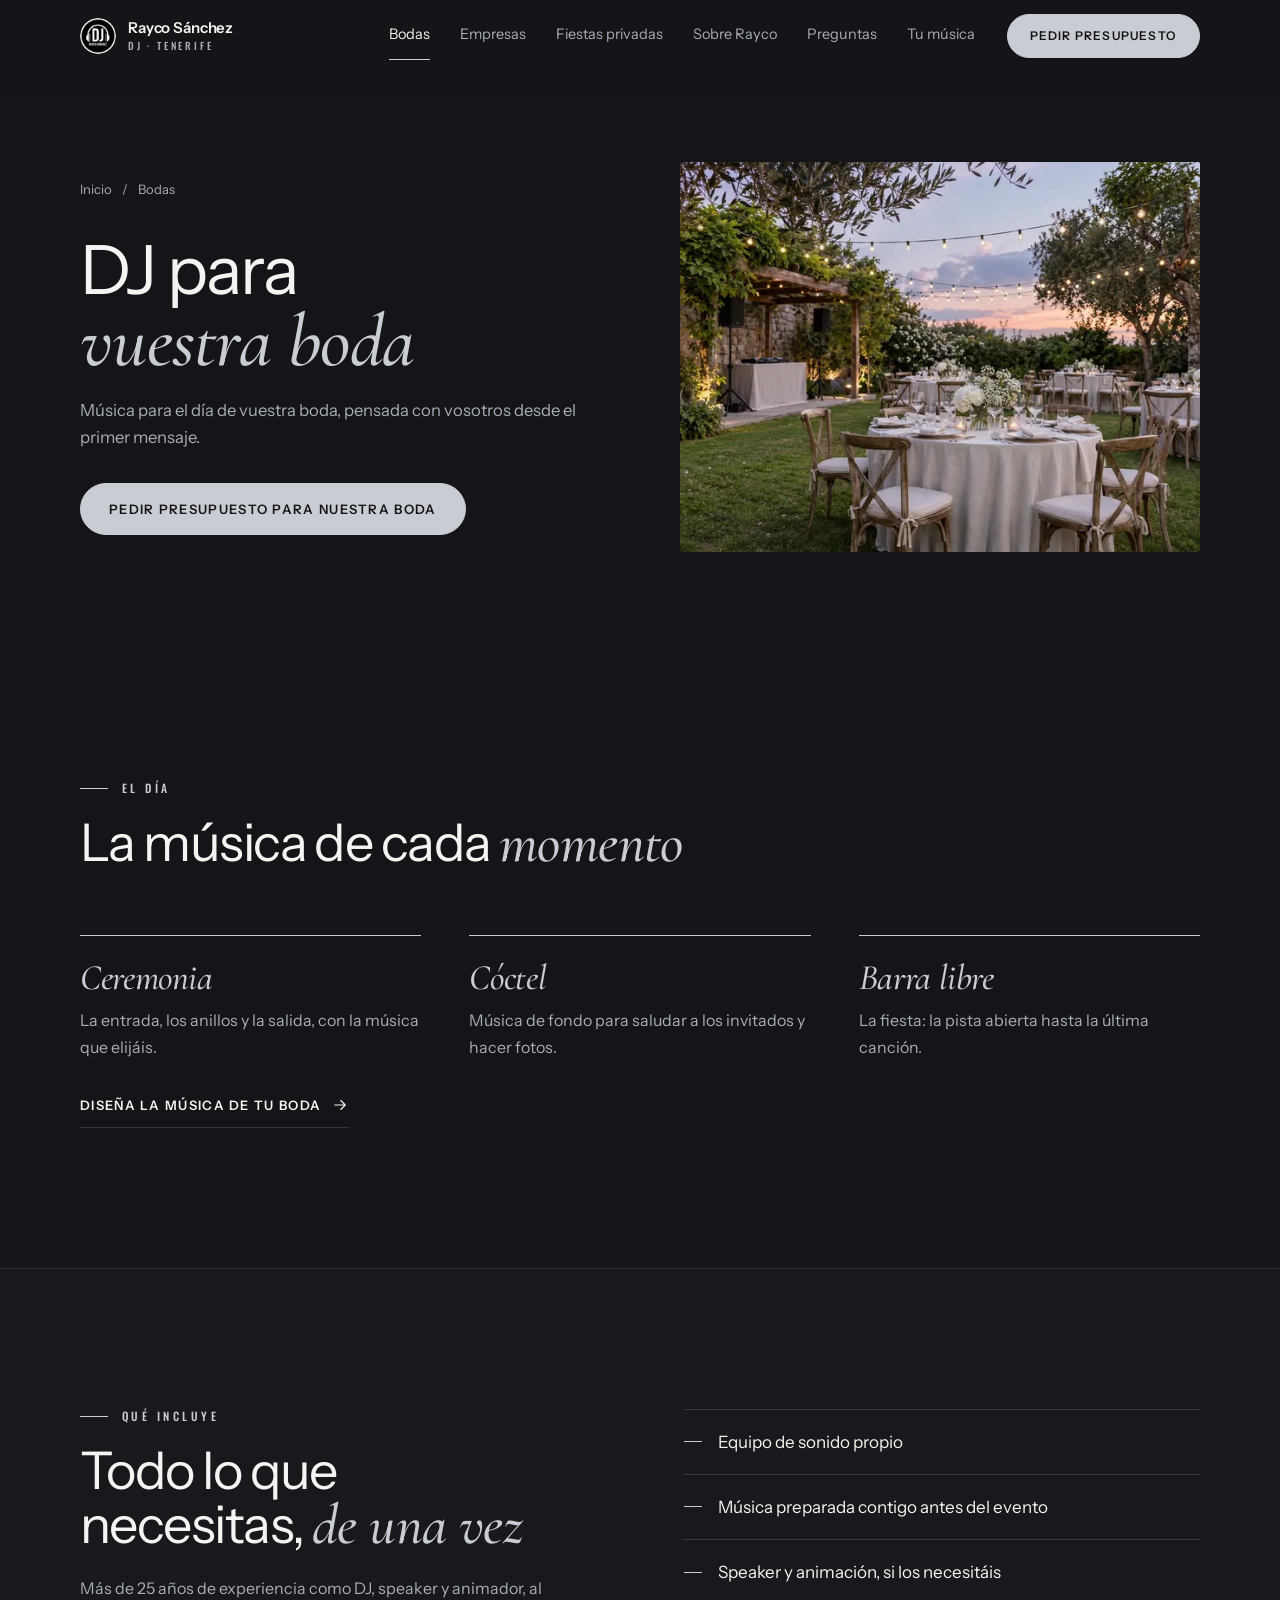
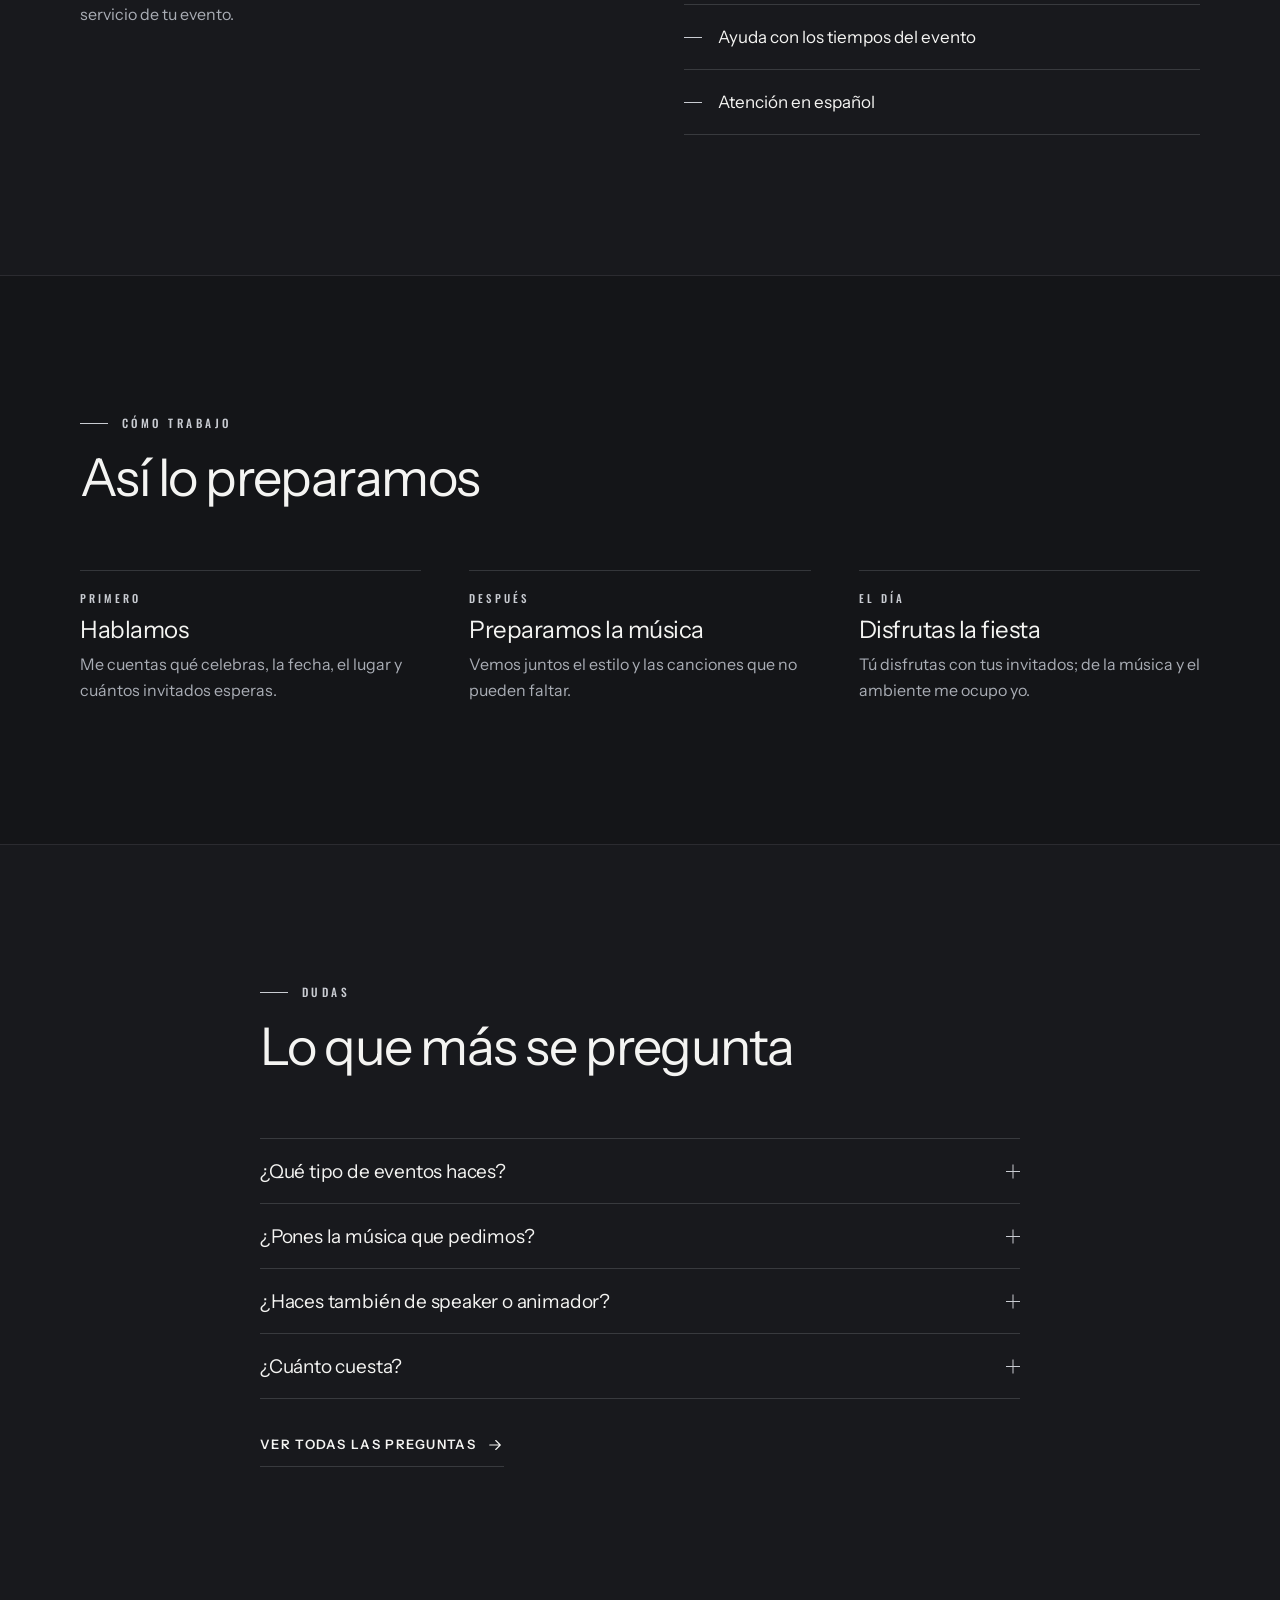
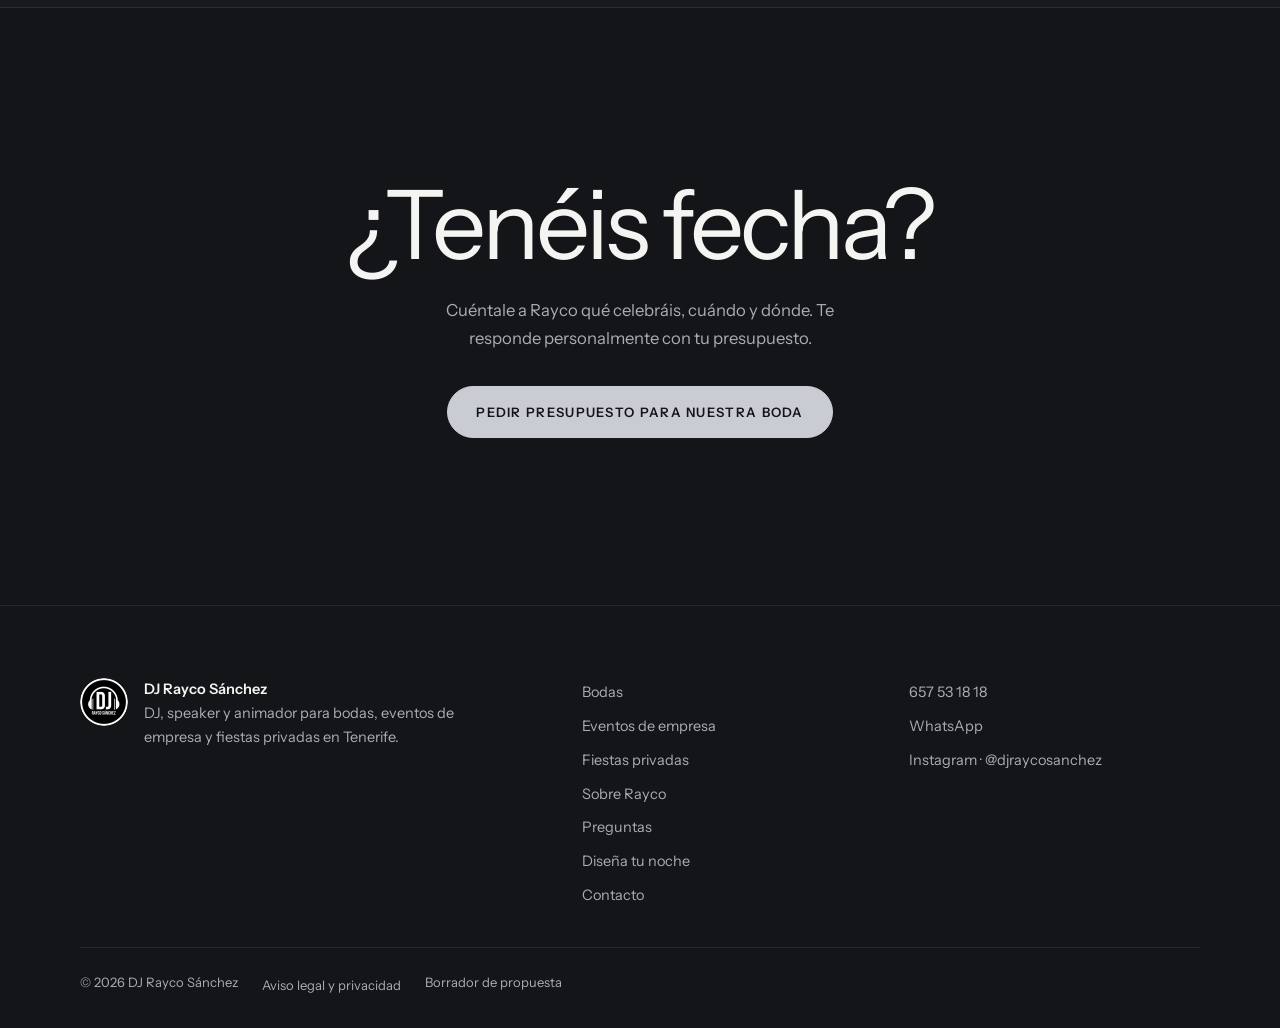
==== commit 19989146: "Demo DJ Rayco Sánchez: Diseña tu noche, Instagram y página firme en el móvil Co-Authored-By: Claude " ====
--- a/bodas/index.html
+++ b/bodas/index.html
@@ -22,21 +22,21 @@
 <link rel="preload" href="../fuentes/instrument-sans-latin-400-normal.woff2" as="font" type="font/woff2" crossorigin>
 <script>document.documentElement.classList.add('js')</script>
 <link rel="stylesheet" href="../css/estilo.css">
-<script type="application/ld+json">{"@context": "https://schema.org", "@type": "Service", "serviceType": "DJ para vuestra boda", "name": "DJ para vuestra boda", "provider": {"@type": "Person", "name": "DJ Rayco Sánchez", "jobTitle": "DJ", "telephone": "+34657531818", "url": "https://DOMINIO-PENDIENTE/", "image": "https://DOMINIO-PENDIENTE/img/rayco-sonriendo-1600.webp"}, "areaServed": "Tenerife", "url": "https://DOMINIO-PENDIENTE/bodas/"}</script>
+<script type="application/ld+json">{"@context": "https://schema.org", "@type": "Service", "serviceType": "DJ para vuestra boda", "name": "DJ para vuestra boda", "provider": {"@type": "Person", "name": "DJ Rayco Sánchez", "jobTitle": "DJ", "telephone": "+34657531818", "url": "https://DOMINIO-PENDIENTE/", "image": "https://DOMINIO-PENDIENTE/img/rayco-sonriendo-1600.webp", "sameAs": ["https://www.instagram.com/djraycosanchez/"]}, "areaServed": "Tenerife", "url": "https://DOMINIO-PENDIENTE/bodas/"}</script>
 </head>
 <body>
 <a class="saltar" href="#contenido">Saltar al contenido</a>
 <header class="cabecera">
   <div class="envoltura">
     <a class="marca" href="../" aria-label="DJ Rayco Sánchez, inicio"><img src="../img/logo-96.webp" width="36" height="36" alt=""><span>Rayco Sánchez<small>DJ · Tenerife</small></span></a>
-    <nav class="menu" aria-label="Principal"><ul><li><a href="../bodas/" aria-current="page">Bodas</a></li><li><a href="../empresas/">Empresas</a></li><li><a href="../fiestas/">Fiestas privadas</a></li><li><a href="../sobre-rayco/">Sobre Rayco</a></li><li><a href="../preguntas/">Preguntas</a></li></ul></nav>
+    <nav class="menu" aria-label="Principal"><ul><li><a href="../bodas/" aria-current="page">Bodas</a></li><li><a href="../empresas/">Empresas</a></li><li><a href="../fiestas/">Fiestas privadas</a></li><li><a href="../sobre-rayco/">Sobre Rayco</a></li><li><a href="../preguntas/">Preguntas</a></li><li><a href="../tu-musica/">Tu música</a></li></ul></nav>
     <a class="boton principal cab-presupuesto" href="../contacto/">Pedir presupuesto</a>
     <button class="abrir-menu" type="button" aria-expanded="false" aria-controls="menu-movil"><span>Menú</span><i aria-hidden="true"></i></button>
   </div>
 </header>
 <div class="menu-movil" id="menu-movil" role="dialog" aria-modal="true" aria-label="Menú" aria-hidden="true" inert>
   <div class="arriba"><a class="marca" href="../" aria-label="DJ Rayco Sánchez, inicio"><img src="../img/logo-96.webp" width="36" height="36" alt=""><span>Rayco Sánchez<small>DJ · Tenerife</small></span></a><button class="cerrar" type="button" aria-label="Cerrar menú"><svg viewBox="0 0 24 24" fill="none" stroke="currentColor" stroke-width="1.6" stroke-linecap="round" stroke-linejoin="round" aria-hidden="true"><path d="M6 6l12 12M18 6L6 18"/></svg></button></div>
-  <nav aria-label="Menú del móvil"><ul><li><a href=".././">Inicio</a></li><li><a href="../bodas/" aria-current="page">Bodas</a></li><li><a href="../empresas/">Eventos de empresa</a></li><li><a href="../fiestas/">Fiestas privadas</a></li><li><a href="../sobre-rayco/">Sobre Rayco</a></li><li><a href="../preguntas/">Preguntas</a></li><li><a href="../contacto/">Contacto</a></li></ul></nav>
+  <nav aria-label="Menú del móvil"><ul><li><a href=".././">Inicio</a></li><li><a href="../bodas/" aria-current="page">Bodas</a></li><li><a href="../empresas/">Eventos de empresa</a></li><li><a href="../fiestas/">Fiestas privadas</a></li><li><a href="../sobre-rayco/">Sobre Rayco</a></li><li><a href="../preguntas/">Preguntas</a></li><li><a href="../tu-musica/">Diseña tu noche</a></li><li><a href="../contacto/">Contacto</a></li></ul></nav>
   <div class="pie-menu">
     <a class="boton principal" href="../contacto/">Pedir presupuesto</a>
     <p>o llama al <a href="tel:+34657531818">657 53 18 18</a></p>
@@ -59,6 +59,7 @@
   <div class="envoltura">
     <div class="titulo-seccion"><p class="ante">El día</p><h2 id="t-momentos">La música de cada <em>momento</em></h2></div>
     <ol class="momentos revela"><li><h3>Ceremonia</h3><p>La entrada, los anillos y la salida, con la música que elijáis.</p></li><li><h3>Cóctel</h3><p>Música de fondo para saludar a los invitados y hacer fotos.</p></li><li><h3>Barra libre</h3><p>La fiesta: la pista abierta hasta la última canción.</p></li></ol>
+    <a class="enlace" href="../tu-musica/?tipo=boda">Diseña la música de tu boda <svg viewBox="0 0 24 24" fill="none" stroke="currentColor" stroke-width="1.5" stroke-linecap="round" stroke-linejoin="round" aria-hidden="true"><path d="M5 12h14M13 6l6 6-6 6"/></svg></a>
   </div>
 </section>
 
@@ -98,11 +99,11 @@
       <img src="../img/logo-96.webp" width="48" height="48" alt="Logo de DJ Rayco Sánchez" loading="lazy">
       <p><strong>DJ Rayco Sánchez</strong><br>DJ, speaker y animador para bodas, eventos de empresa y fiestas privadas en Tenerife.</p>
     </div>
-    <nav aria-label="Pie"><ul><li><a href="../bodas/">Bodas</a></li><li><a href="../empresas/">Eventos de empresa</a></li><li><a href="../fiestas/">Fiestas privadas</a></li><li><a href="../sobre-rayco/">Sobre Rayco</a></li><li><a href="../preguntas/">Preguntas</a></li><li><a href="../contacto/">Contacto</a></li></ul></nav>
+    <nav aria-label="Pie"><ul><li><a href="../bodas/">Bodas</a></li><li><a href="../empresas/">Eventos de empresa</a></li><li><a href="../fiestas/">Fiestas privadas</a></li><li><a href="../sobre-rayco/">Sobre Rayco</a></li><li><a href="../preguntas/">Preguntas</a></li><li><a href="../tu-musica/">Diseña tu noche</a></li><li><a href="../contacto/">Contacto</a></li></ul></nav>
     <ul class="pie-contacto">
       <li><a href="tel:+34657531818">657 53 18 18</a></li>
       <li><a href="https://wa.me/34657531818?text=Hola%2C%20Rayco.%20Quiero%20pedir%20presupuesto%20para%20mi%20evento." target="_blank" rel="noopener">WhatsApp</a></li>
-      <li><span>Instagram · DJ Rayco Sánchez</span></li><li><span>Facebook · Rayco Sanchez Yane</span></li>
+      <li><a href="https://www.instagram.com/djraycosanchez/" target="_blank" rel="noopener">Instagram · @djraycosanchez</a></li>
     </ul>
     <div class="legal"><span>© 2026 DJ Rayco Sánchez</span><a href="../legal/">Aviso legal y privacidad</a><span>Borrador de propuesta</span></div>
   </div>
--- a/css/estilo.css
+++ b/css/estilo.css
@@ -90,6 +90,7 @@
   .cabecera.cta-a-la-vista .cab-presupuesto{opacity:0;visibility:hidden;transition:opacity .2s,visibility 0s linear .2s}
   .abrir-menu{display:none}
 }
+@media (min-width:1000px) and (max-width:1199px){.menu ul{gap:18px}.menu a{font-size:13.5px}.cabecera .envoltura{gap:22px}}
 /* Sobre la foto de portada, la cabecera lleva un velo suave para que el menú se lea */
 .cabecera::before{content:"";position:absolute;inset:0 0 -24px;z-index:-1;pointer-events:none;background:linear-gradient(rgba(20,21,24,.65),rgba(20,21,24,0));transition:opacity .3s}
 .cabecera.solida::before{opacity:0}
@@ -286,6 +287,42 @@
 .texto-legal h2:first-child{margin-top:0}
 .texto-legal p{color:var(--gris)}
 
+/* ---------- Diseña tu noche: la curva de energía, como prepara un DJ una sesión ---------- */
+.curva{position:relative;margin:0;padding-bottom:30px}
+.curva svg{display:block;width:100%;height:auto;overflow:visible}
+.curva .rejilla line{stroke:rgba(201,204,210,.1);stroke-width:1}
+.curva .linea{fill:none;stroke:var(--plata);stroke-width:2.2;stroke-linecap:round;stroke-linejoin:round}
+.curva circle{fill:var(--fondo);stroke:var(--blanco);stroke-width:2}
+.curva-nombres{position:absolute;left:0;right:0;bottom:0;height:22px}
+.curva-nombres span{position:absolute;top:0;transform:translateX(-50%);white-space:nowrap;font:500 10.5px/1.6 var(--etiqueta);letter-spacing:.14em;text-transform:uppercase;color:var(--gris)}
+.curva-nombres span:first-child{transform:none}
+.curva-nombres span:last-child{transform:translateX(-100%)}
+.noche-intro .curva{padding:28px 24px 54px;border:1px solid var(--linea-suave);border-radius:4px;background:var(--fondo2)}
+.noche-intro .curva-nombres{left:24px;right:24px;bottom:22px}
+@media (max-width:599px){.curva-plan .curva-nombres,.curva-muestra .curva-nombres span:nth-child(even){display:none}.curva-plan{padding-bottom:8px}}
+@media (prefers-reduced-motion:no-preference){.curva-plan .linea,.curva-plan .area{transition:d .45s var(--sale)}.curva-plan circle{transition:cy .45s var(--sale),cx .45s var(--sale)}}
+
+.planificador{display:grid;gap:40px;padding-bottom:clamp(96px,10vw,140px)}
+@media (min-width:1000px){.planificador{grid-template-columns:1.25fr .75fr;gap:80px;align-items:start}}
+.plan-bloque{margin:0;padding:32px 0;border:0;border-top:1px solid var(--linea)}
+.plan-bloque:first-child{padding-top:0;border-top:0}
+.plan-t{font-size:clamp(24px,2.4vw,30px);margin-bottom:8px}
+.plan-bloque .nota{margin:0 0 26px}
+.deslizadores{margin-top:18px}
+.deslizador{display:grid;grid-template-columns:1fr auto;align-items:center;gap:4px 16px;padding:12px 0;border-bottom:1px solid var(--linea-suave)}
+.form .deslizador label{margin:0;font:400 17px/1.3 var(--sans);letter-spacing:-.01em;text-transform:none;color:var(--blanco)}
+.deslizador:last-child{border-bottom:0}
+.deslizador output{font:500 11px/1.3 var(--etiqueta);letter-spacing:.2em;text-transform:uppercase;color:var(--plata);text-align:right}
+.deslizador input{grid-column:1/-1;width:100%;height:36px;margin:0;background:transparent;-webkit-appearance:none;appearance:none;cursor:pointer}
+.deslizador input::-webkit-slider-runnable-track{height:2px;background:linear-gradient(90deg,var(--plata) var(--lleno,50%),rgba(201,204,210,.2) var(--lleno,50%))}
+.deslizador input::-moz-range-track{height:2px;background:rgba(201,204,210,.2)}
+.deslizador input::-moz-range-progress{height:2px;background:var(--plata)}
+.deslizador input::-webkit-slider-thumb{-webkit-appearance:none;width:24px;height:24px;margin-top:-11px;border-radius:50%;background:var(--blanco);border:0;box-shadow:0 0 0 6px rgba(201,204,210,.14)}
+.deslizador input::-moz-range-thumb{width:24px;height:24px;border-radius:50%;background:var(--blanco);border:0}
+.deslizador input:focus-visible{outline:2px solid var(--blanco);outline-offset:4px}
+.planificador .vista .boton{width:100%}
+.planificador .vista .enlace{margin-top:16px}
+
 /* ---------- Pie ---------- */
 .pie{border-top:1px solid var(--linea-suave);padding:72px 0 28px;font-size:14.5px}
 .pie .envoltura{display:grid;gap:36px}
@@ -293,7 +330,7 @@
 .pie-marca img{width:48px;height:48px;border-radius:50%;flex:none}
 .pie-marca p{margin:0;color:var(--gris);max-width:36ch}
 .pie-marca strong{color:var(--blanco)}
-.pie ul{list-style:none;margin:0;padding:0;display:grid;gap:4px}
+.pie ul{list-style:none;margin:0;padding:0;display:grid;gap:4px;align-content:start}
 .pie a,.pie-contacto span{color:var(--gris);text-decoration:none;display:inline-block;padding:3px 0}
 .pie a:hover{color:var(--blanco)}
 .pie .legal{grid-column:1/-1;display:flex;flex-wrap:wrap;gap:6px 24px;padding-top:24px;border-top:1px solid var(--linea-suave);font-size:13px;color:var(--gris)}
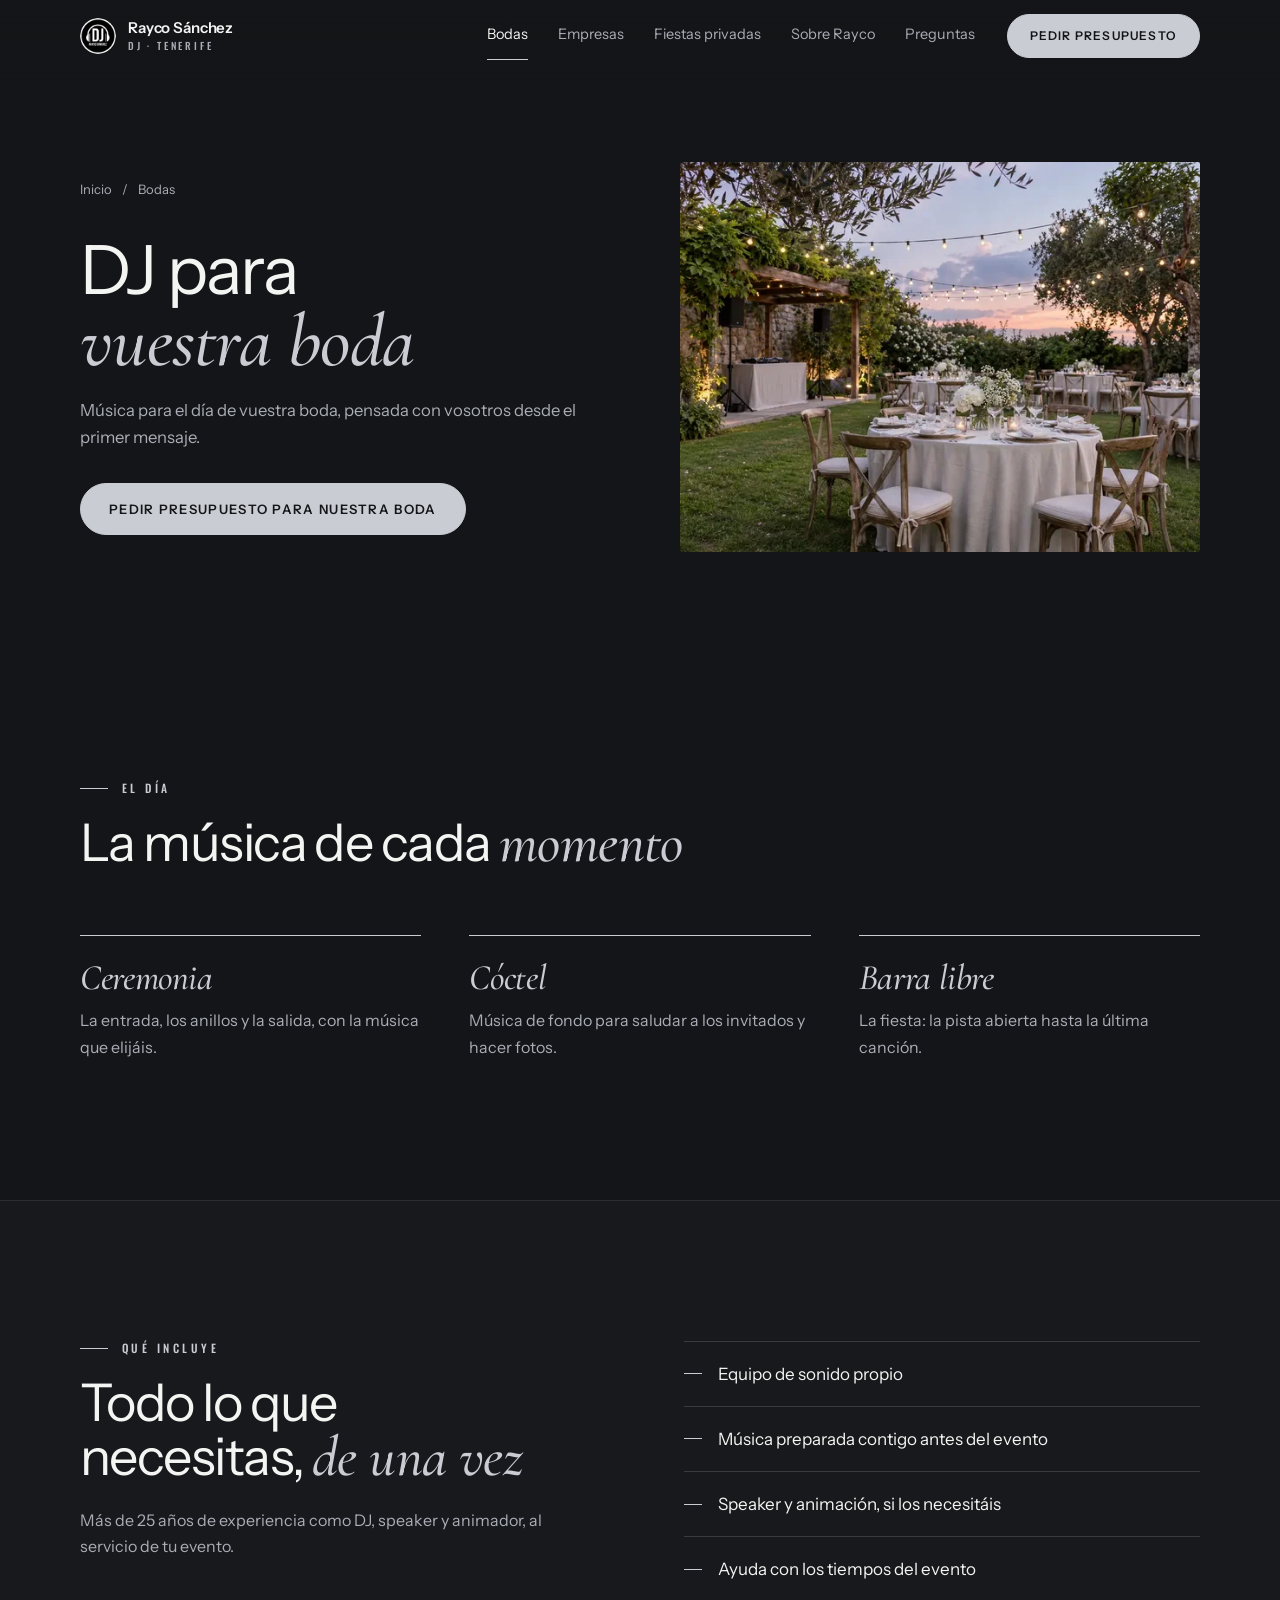
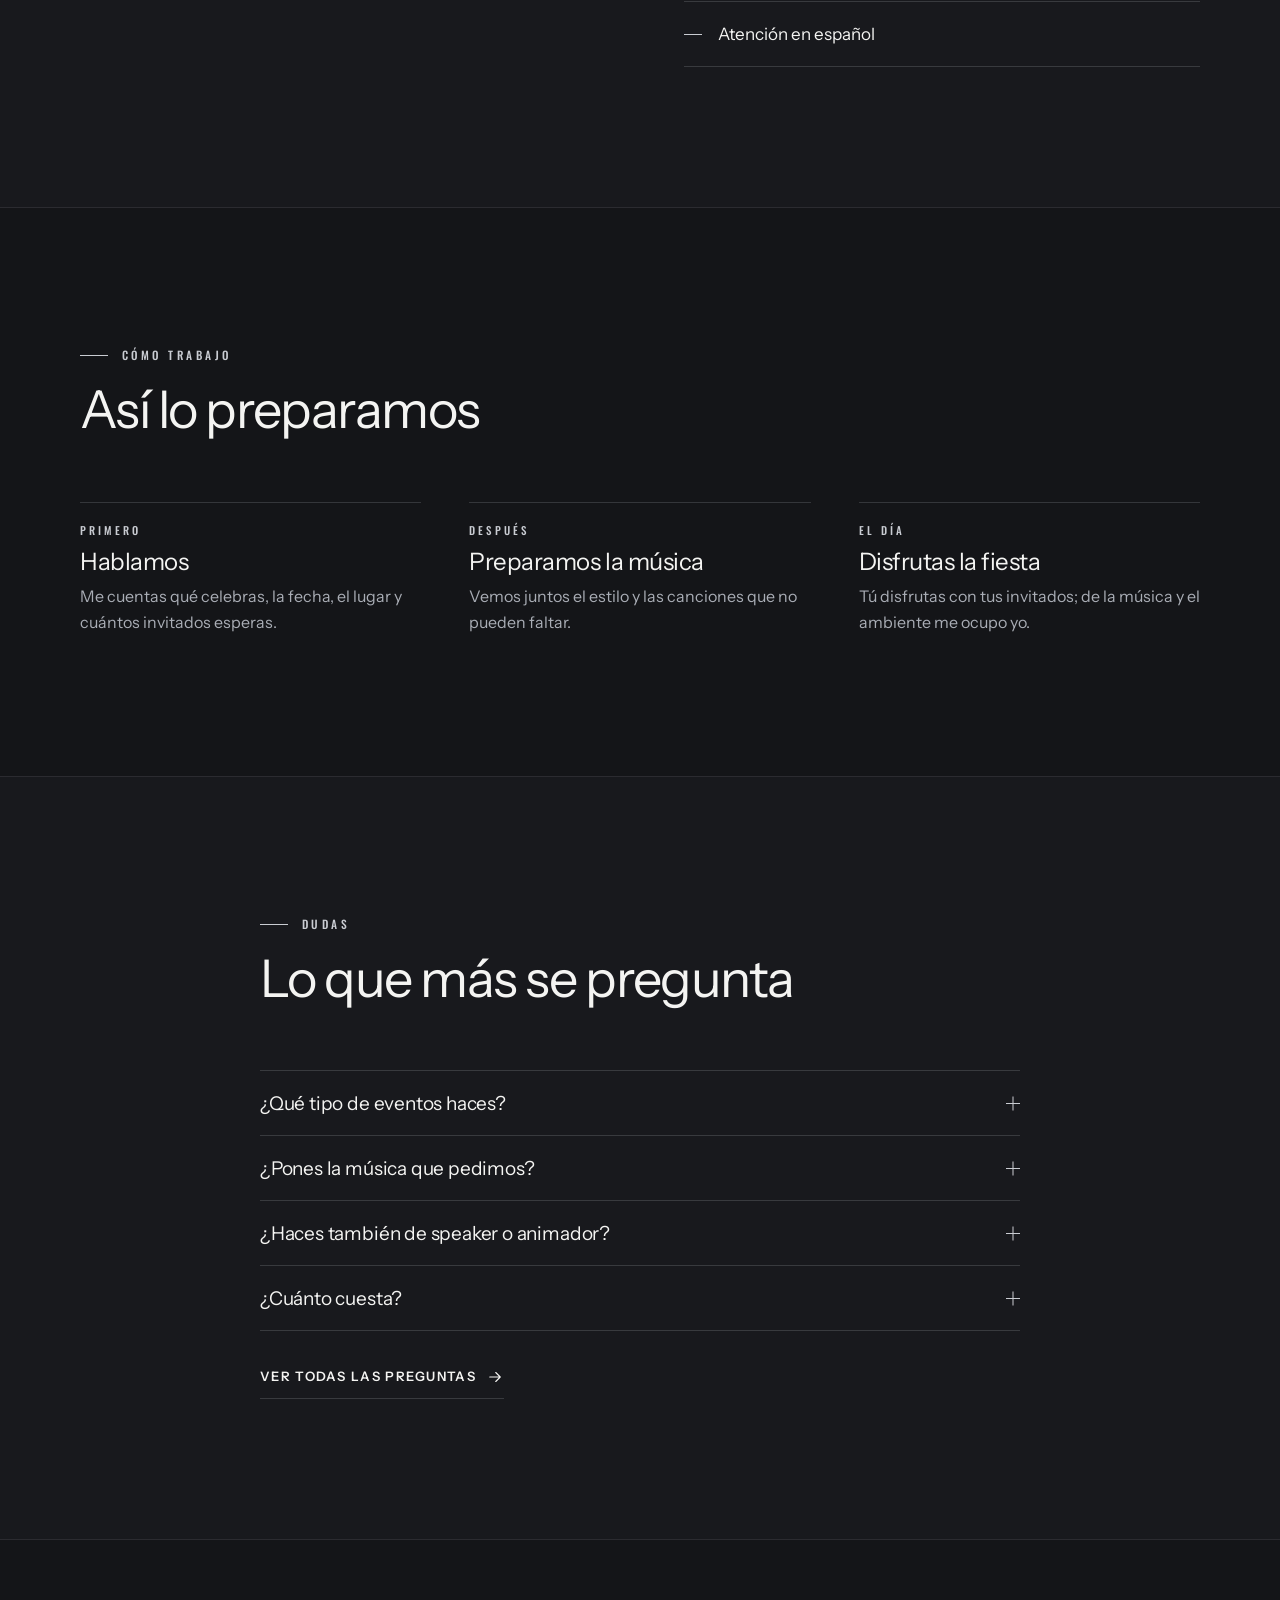
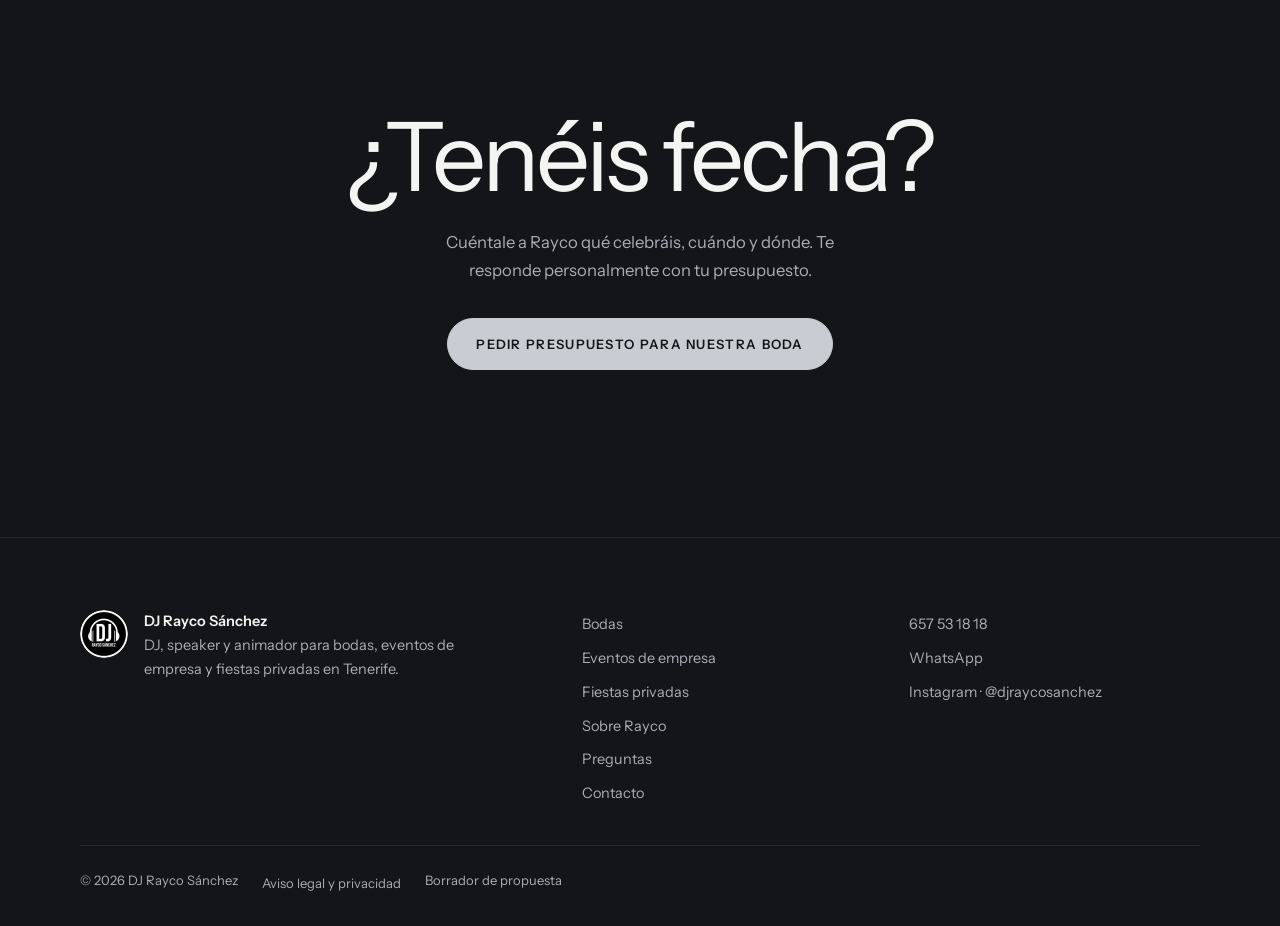
==== commit d55982da: "Demo DJ Rayco Sánchez: acabado más profesional (sello, 25 años, frase destacada); se retira Diseña t" ====
--- a/bodas/index.html
+++ b/bodas/index.html
@@ -29,14 +29,14 @@
 <header class="cabecera">
   <div class="envoltura">
     <a class="marca" href="../" aria-label="DJ Rayco Sánchez, inicio"><img src="../img/logo-96.webp" width="36" height="36" alt=""><span>Rayco Sánchez<small>DJ · Tenerife</small></span></a>
-    <nav class="menu" aria-label="Principal"><ul><li><a href="../bodas/" aria-current="page">Bodas</a></li><li><a href="../empresas/">Empresas</a></li><li><a href="../fiestas/">Fiestas privadas</a></li><li><a href="../sobre-rayco/">Sobre Rayco</a></li><li><a href="../preguntas/">Preguntas</a></li><li><a href="../tu-musica/">Tu música</a></li></ul></nav>
+    <nav class="menu" aria-label="Principal"><ul><li><a href="../bodas/" aria-current="page">Bodas</a></li><li><a href="../empresas/">Empresas</a></li><li><a href="../fiestas/">Fiestas privadas</a></li><li><a href="../sobre-rayco/">Sobre Rayco</a></li><li><a href="../preguntas/">Preguntas</a></li></ul></nav>
     <a class="boton principal cab-presupuesto" href="../contacto/">Pedir presupuesto</a>
     <button class="abrir-menu" type="button" aria-expanded="false" aria-controls="menu-movil"><span>Menú</span><i aria-hidden="true"></i></button>
   </div>
 </header>
 <div class="menu-movil" id="menu-movil" role="dialog" aria-modal="true" aria-label="Menú" aria-hidden="true" inert>
   <div class="arriba"><a class="marca" href="../" aria-label="DJ Rayco Sánchez, inicio"><img src="../img/logo-96.webp" width="36" height="36" alt=""><span>Rayco Sánchez<small>DJ · Tenerife</small></span></a><button class="cerrar" type="button" aria-label="Cerrar menú"><svg viewBox="0 0 24 24" fill="none" stroke="currentColor" stroke-width="1.6" stroke-linecap="round" stroke-linejoin="round" aria-hidden="true"><path d="M6 6l12 12M18 6L6 18"/></svg></button></div>
-  <nav aria-label="Menú del móvil"><ul><li><a href=".././">Inicio</a></li><li><a href="../bodas/" aria-current="page">Bodas</a></li><li><a href="../empresas/">Eventos de empresa</a></li><li><a href="../fiestas/">Fiestas privadas</a></li><li><a href="../sobre-rayco/">Sobre Rayco</a></li><li><a href="../preguntas/">Preguntas</a></li><li><a href="../tu-musica/">Diseña tu noche</a></li><li><a href="../contacto/">Contacto</a></li></ul></nav>
+  <nav aria-label="Menú del móvil"><ul><li><a href=".././">Inicio</a></li><li><a href="../bodas/" aria-current="page">Bodas</a></li><li><a href="../empresas/">Eventos de empresa</a></li><li><a href="../fiestas/">Fiestas privadas</a></li><li><a href="../sobre-rayco/">Sobre Rayco</a></li><li><a href="../preguntas/">Preguntas</a></li><li><a href="../contacto/">Contacto</a></li></ul></nav>
   <div class="pie-menu">
     <a class="boton principal" href="../contacto/">Pedir presupuesto</a>
     <p>o llama al <a href="tel:+34657531818">657 53 18 18</a></p>
@@ -59,7 +59,6 @@
   <div class="envoltura">
     <div class="titulo-seccion"><p class="ante">El día</p><h2 id="t-momentos">La música de cada <em>momento</em></h2></div>
     <ol class="momentos revela"><li><h3>Ceremonia</h3><p>La entrada, los anillos y la salida, con la música que elijáis.</p></li><li><h3>Cóctel</h3><p>Música de fondo para saludar a los invitados y hacer fotos.</p></li><li><h3>Barra libre</h3><p>La fiesta: la pista abierta hasta la última canción.</p></li></ol>
-    <a class="enlace" href="../tu-musica/?tipo=boda">Diseña la música de tu boda <svg viewBox="0 0 24 24" fill="none" stroke="currentColor" stroke-width="1.5" stroke-linecap="round" stroke-linejoin="round" aria-hidden="true"><path d="M5 12h14M13 6l6 6-6 6"/></svg></a>
   </div>
 </section>
 
@@ -99,7 +98,7 @@
       <img src="../img/logo-96.webp" width="48" height="48" alt="Logo de DJ Rayco Sánchez" loading="lazy">
       <p><strong>DJ Rayco Sánchez</strong><br>DJ, speaker y animador para bodas, eventos de empresa y fiestas privadas en Tenerife.</p>
     </div>
-    <nav aria-label="Pie"><ul><li><a href="../bodas/">Bodas</a></li><li><a href="../empresas/">Eventos de empresa</a></li><li><a href="../fiestas/">Fiestas privadas</a></li><li><a href="../sobre-rayco/">Sobre Rayco</a></li><li><a href="../preguntas/">Preguntas</a></li><li><a href="../tu-musica/">Diseña tu noche</a></li><li><a href="../contacto/">Contacto</a></li></ul></nav>
+    <nav aria-label="Pie"><ul><li><a href="../bodas/">Bodas</a></li><li><a href="../empresas/">Eventos de empresa</a></li><li><a href="../fiestas/">Fiestas privadas</a></li><li><a href="../sobre-rayco/">Sobre Rayco</a></li><li><a href="../preguntas/">Preguntas</a></li><li><a href="../contacto/">Contacto</a></li></ul></nav>
     <ul class="pie-contacto">
       <li><a href="tel:+34657531818">657 53 18 18</a></li>
       <li><a href="https://wa.me/34657531818?text=Hola%2C%20Rayco.%20Quiero%20pedir%20presupuesto%20para%20mi%20evento." target="_blank" rel="noopener">WhatsApp</a></li>
--- a/css/estilo.css
+++ b/css/estilo.css
@@ -139,18 +139,36 @@
   .portada .entradilla{margin-bottom:36px}
 }
 
-/* Tres datos que dan confianza */
-.cifras{border-bottom:1px solid var(--linea-suave)}
-.cifras ul{list-style:none;margin:0;padding:0;display:grid}
-.cifras li{padding:26px 0;border-top:1px solid var(--linea-suave)}
-.cifras li:first-child{border-top:0}
-.cifras strong{display:block;font:400 clamp(26px,3vw,34px)/1.1 var(--sans);letter-spacing:-.025em;margin-bottom:6px}
-.cifras span{color:var(--gris);font-size:15px}
-@media (min-width:760px){
-  .cifras ul{grid-template-columns:repeat(3,1fr)}
-  .cifras li{padding:44px 32px;border-top:0;border-left:1px solid var(--linea-suave)}
-  .cifras li:first-child{border-left:0;padding-left:0}
-}
+/* Sello de la portada: el logo con su oficio alrededor, como un sello de calidad */
+.sello{position:absolute;z-index:1;right:16px;bottom:352px;width:96px;height:96px;display:grid;place-items:center;border-radius:50%;
+  background:rgba(20,21,24,.78);-webkit-backdrop-filter:blur(8px);backdrop-filter:blur(8px);box-shadow:0 0 0 1px rgba(201,204,210,.28),0 20px 50px rgba(0,0,0,.35)}
+.sello svg{position:absolute;inset:0;width:100%;height:100%}
+.sello text{font:500 17px/1 var(--etiqueta);fill:var(--plata)}
+.sello img{width:40%;height:40%;border-radius:50%}
+@media (min-width:1000px){.sello{right:auto;left:50vw;bottom:clamp(40px,7vh,72px);width:156px;height:156px;transform:translateX(-50%)}.sello text{font-size:15px}}
+@media (prefers-reduced-motion:no-preference){.sello svg{animation:gira 48s linear infinite}}
+@keyframes gira{to{transform:rotate(360deg)}}
+
+/* Experiencia: el 25 grande en plata */
+.credenciales{padding:clamp(72px,9vw,124px) 0;border-bottom:1px solid var(--linea-suave)}
+.credenciales .envoltura{display:grid;gap:48px}
+.cifra-grande{display:flex;flex-wrap:wrap;align-items:flex-end;gap:16px 32px}
+.num{margin:0;font:400 clamp(132px,19vw,248px)/.8 var(--sans);letter-spacing:-.07em;
+  background:linear-gradient(180deg,#f4f4f2 8%,#c9ccd2 48%,#70757d 100%);-webkit-background-clip:text;background-clip:text;color:transparent}
+.num sup{font-size:.34em;vertical-align:top;position:relative;top:.1em;margin-left:.06em;letter-spacing:0}
+.cifra-texto{margin:0 0 .4em;max-width:30ch;color:var(--gris);font-size:clamp(16.5px,1.4vw,19px);line-height:1.55}
+.cifra-texto strong{display:block;margin-bottom:6px;color:var(--blanco);font-weight:400;font-size:1.2em;letter-spacing:-.015em}
+.cred-lista{list-style:none;margin:0;padding:0;border-top:1px solid var(--linea)}
+.cred-lista li{display:grid;gap:4px;padding:20px 0;border-bottom:1px solid var(--linea-suave)}
+.cred-lista strong{font-weight:400;font-size:20px;letter-spacing:-.015em}
+.cred-lista span{color:var(--gris);font-size:15.5px}
+@media (min-width:1000px){.credenciales .envoltura{grid-template-columns:1.15fr .85fr;gap:88px;align-items:center}}
+
+/* Frase destacada */
+.cita{padding:clamp(100px,13vw,170px) 0;text-align:center;border-bottom:1px solid var(--linea-suave);background:radial-gradient(ellipse 60% 70% at 50% 50%,rgba(201,204,210,.07),transparent 70%)}
+.cita .envoltura::before{content:"";display:block;width:1px;height:56px;margin:0 auto 40px;background:linear-gradient(rgba(201,204,210,0),var(--plata))}
+.cita p{margin:0 auto;max-width:17ch;font:400 clamp(36px,6vw,78px)/1.08 var(--sans);letter-spacing:-.035em;text-wrap:balance}
+.cita em{font-family:var(--serif);font-style:italic;font-weight:500;letter-spacing:-.01em;color:var(--plata);font-size:1.1em}
 
 /* ---------- Secciones ---------- */
 .seccion{padding:clamp(80px,11vw,140px) 0}
@@ -287,42 +305,6 @@
 .texto-legal h2:first-child{margin-top:0}
 .texto-legal p{color:var(--gris)}
 
-/* ---------- Diseña tu noche: la curva de energía, como prepara un DJ una sesión ---------- */
-.curva{position:relative;margin:0;padding-bottom:30px}
-.curva svg{display:block;width:100%;height:auto;overflow:visible}
-.curva .rejilla line{stroke:rgba(201,204,210,.1);stroke-width:1}
-.curva .linea{fill:none;stroke:var(--plata);stroke-width:2.2;stroke-linecap:round;stroke-linejoin:round}
-.curva circle{fill:var(--fondo);stroke:var(--blanco);stroke-width:2}
-.curva-nombres{position:absolute;left:0;right:0;bottom:0;height:22px}
-.curva-nombres span{position:absolute;top:0;transform:translateX(-50%);white-space:nowrap;font:500 10.5px/1.6 var(--etiqueta);letter-spacing:.14em;text-transform:uppercase;color:var(--gris)}
-.curva-nombres span:first-child{transform:none}
-.curva-nombres span:last-child{transform:translateX(-100%)}
-.noche-intro .curva{padding:28px 24px 54px;border:1px solid var(--linea-suave);border-radius:4px;background:var(--fondo2)}
-.noche-intro .curva-nombres{left:24px;right:24px;bottom:22px}
-@media (max-width:599px){.curva-plan .curva-nombres,.curva-muestra .curva-nombres span:nth-child(even){display:none}.curva-plan{padding-bottom:8px}}
-@media (prefers-reduced-motion:no-preference){.curva-plan .linea,.curva-plan .area{transition:d .45s var(--sale)}.curva-plan circle{transition:cy .45s var(--sale),cx .45s var(--sale)}}
-
-.planificador{display:grid;gap:40px;padding-bottom:clamp(96px,10vw,140px)}
-@media (min-width:1000px){.planificador{grid-template-columns:1.25fr .75fr;gap:80px;align-items:start}}
-.plan-bloque{margin:0;padding:32px 0;border:0;border-top:1px solid var(--linea)}
-.plan-bloque:first-child{padding-top:0;border-top:0}
-.plan-t{font-size:clamp(24px,2.4vw,30px);margin-bottom:8px}
-.plan-bloque .nota{margin:0 0 26px}
-.deslizadores{margin-top:18px}
-.deslizador{display:grid;grid-template-columns:1fr auto;align-items:center;gap:4px 16px;padding:12px 0;border-bottom:1px solid var(--linea-suave)}
-.form .deslizador label{margin:0;font:400 17px/1.3 var(--sans);letter-spacing:-.01em;text-transform:none;color:var(--blanco)}
-.deslizador:last-child{border-bottom:0}
-.deslizador output{font:500 11px/1.3 var(--etiqueta);letter-spacing:.2em;text-transform:uppercase;color:var(--plata);text-align:right}
-.deslizador input{grid-column:1/-1;width:100%;height:36px;margin:0;background:transparent;-webkit-appearance:none;appearance:none;cursor:pointer}
-.deslizador input::-webkit-slider-runnable-track{height:2px;background:linear-gradient(90deg,var(--plata) var(--lleno,50%),rgba(201,204,210,.2) var(--lleno,50%))}
-.deslizador input::-moz-range-track{height:2px;background:rgba(201,204,210,.2)}
-.deslizador input::-moz-range-progress{height:2px;background:var(--plata)}
-.deslizador input::-webkit-slider-thumb{-webkit-appearance:none;width:24px;height:24px;margin-top:-11px;border-radius:50%;background:var(--blanco);border:0;box-shadow:0 0 0 6px rgba(201,204,210,.14)}
-.deslizador input::-moz-range-thumb{width:24px;height:24px;border-radius:50%;background:var(--blanco);border:0}
-.deslizador input:focus-visible{outline:2px solid var(--blanco);outline-offset:4px}
-.planificador .vista .boton{width:100%}
-.planificador .vista .enlace{margin-top:16px}
-
 /* ---------- Pie ---------- */
 .pie{border-top:1px solid var(--linea-suave);padding:72px 0 28px;font-size:14.5px}
 .pie .envoltura{display:grid;gap:36px}
